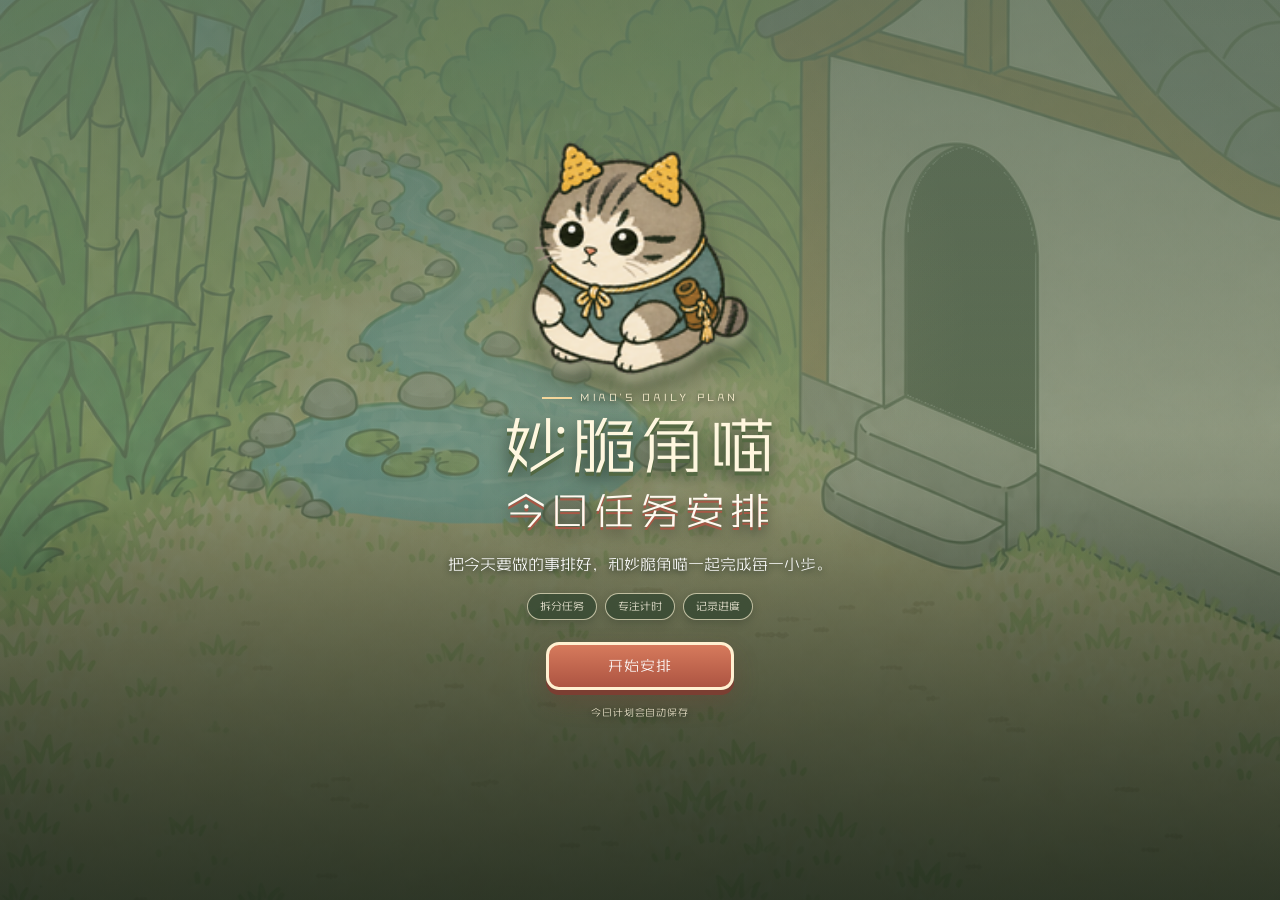
==== index.html @ 7dab11e9 "test" ====
<!doctype html><html lang="zh-CN"><head><meta charset="utf-8"><meta name="viewport" content="width=device-width,initial-scale=1"><meta name="robots" content="noindex,nofollow,noarchive,nosnippet,noimageindex"><meta name="googlebot" content="noindex,nofollow,noarchive,nosnippet,noimageindex"><meta name="bingbot" content="noindex,nofollow,noarchive,nosnippet,noimageindex"><title>妙脆角喵 · 今日任务安排</title><link rel="stylesheet" href="game.css"></head>
<body>
<div id="game" class="game">
  <section id="titleScreen" class="title-screen">
    <div class="title-planner">
      <div class="title-copy">
        <span class="title-kicker">MIAO'S DAILY PLAN</span>
        <h1><span>妙脆角喵</span><strong>今日任务安排</strong></h1>
        <p>把今天要做的事排好，和妙脆角喵一起完成每一小步。</p>
        <div class="title-tags" aria-label="任务安排特色"><span>拆分任务</span><span>专注计时</span><span>记录进度</span></div>
        <button id="startGame" class="wood-button">开始安排</button>
        <small>今日计划会自动保存</small>
      </div>
      <div class="title-visual" aria-hidden="true">
        <div class="title-board">
          <span>今日清单</span>
          <i class="done">整理书桌</i>
          <i>完成专注</i>
          <i>给自己一点奖励</i>
        </div>
        <div class="title-cat sprite"></div>
        <div class="title-pencil"></div>
      </div>
    </div>
  </section>

  <section id="world" class="world hidden">
    <div id="placedObjectsDoor" class="placed-objects placed-objects-door" data-layer-tag="-1" aria-label="门洞后的木门"></div>
    <img id="worldBg" class="world-bg" alt="游戏场景">
    <img class="home-evening-windows" src="sprites/cat-scholar/background/house-evening-windows.png" alt="" aria-hidden="true">
    <img class="garden-evening-sky" src="sprites/cat-scholar/background/garden-evening-sky.png" alt="" aria-hidden="true">
    <div class="vignette"></div>
    <div id="timeTint" class="time-tint"></div>
    <div id="sceneTransition" class="scene-transition" aria-hidden="true"><i></i><i></i><i></i></div>
    <span id="candleLight" class="hidden" aria-hidden="true"></span>
    <header class="hud">
      <div class="day-chip"><b id="dayText">第 1 天</b><span id="clockText">早晨</span></div>
      <div class="hud-money"><img data-resource-icon src="sprites/cat-scholar/object/cat_grass_fish_icon.png" alt="猫草鱼"><b id="money">0</b></div>
    </header>
    <button id="setupToggle" class="setup-toggle" type="button" aria-pressed="false"><span>布置</span></button>
    <div id="placedObjects" class="placed-objects placed-objects-back" data-layer-tag="1" aria-label="背景布置物体"></div>
    <div id="characterLayer" class="character-layer" data-layer-tag="2" aria-label="场景人物">
      <button id="frogActor" class="actor frog-actor sprite home-prepare" aria-label="和妙脆角喵说话"></button>
      <button id="visitorActor" class="actor visitor-actor sprite snail-sprite hidden" data-open="visitor" aria-label="与庭院访客交谈"></button>
      <div id="characterCopies"></div>
    </div>
    <div id="placedObjectsFront" class="placed-objects placed-objects-front" data-layer-tag="3" aria-label="前景布置物体"></div>
    <div id="cloverField" class="clover-field hidden" data-layer-tag="3" aria-label="三叶草田"></div>
    <button class="hotspot desk" data-open="tasks"><span>任务本</span></button>
    <button id="bubble" class="bubble" data-layer-tag="4">欢迎回家。今天想推进什么？</button>
    <button id="panLeft" class="pan-control pan-left hidden" aria-label="向左查看">‹</button>
    <button id="panRight" class="pan-control pan-right hidden" aria-label="向右查看">›</button>
    <div id="dragHint" class="drag-hint hidden">左右拖动查看庭院</div>
    <div id="setupToolbar" class="setup-toolbar" aria-label="所选物体调整">
      <strong><span>设定模式</span><b id="setupSceneLabel">房屋</b></strong>
      <div id="objectControls" class="object-controls">
        <button type="button" data-object-action="smaller" aria-label="缩小">－</button>
        <button type="button" data-object-action="larger" aria-label="放大">＋</button>
        <button type="button" data-object-action="rotate-left" aria-label="向左旋转">↶</button>
        <button type="button" data-object-action="rotate-right" aria-label="向右旋转">↷</button>
        <button type="button" data-object-action="flip" aria-label="水平翻转">⇋</button>
        <button type="button" data-object-action="copy" aria-label="复制所选对象">复制</button>
        <button type="button" class="danger" data-object-action="delete">删除</button>
      </div>
      <button id="setupDone" type="button">完成</button>
    </div>
    <aside id="setupPanel" class="setup-panel" aria-label="场景物体列表">
      <header><div><b>选择物体</b><span>点击后自动收起</span></div><button id="setupCollapse" type="button">收起</button></header>
      <div id="objectPalette" class="object-palette"></div>
      <p id="setupHint">从下方选择物体，再拖动到想要的位置。</p>
    </aside>
    <button id="setupDrawerToggle" class="setup-drawer-toggle" type="button" aria-expanded="false">＋ 物体</button>
    <div class="dock-trigger" aria-hidden="true"><span>⌃</span></div>
    <nav class="dock">
      <button id="homeDockButton" data-scene="home"><img src="sprites/cat-scholar/original-icons/home.png" alt=""><span>小屋</span></button>
      <button id="gardenDockButton" data-scene="garden"><img src="sprites/cat-scholar/original-icons/garden.png" alt=""><span>庭院</span><i id="harvestDot"></i></button>
      <button data-open="shop"><img src="sprites/cat-scholar/original-icons/shop.png" alt=""><span>商店</span></button>
      <button id="taskTravelDock" data-open="tasks"><img id="taskTravelIcon" src="sprites/cat-scholar/original-icons/task.png" alt=""><span id="taskTravelLabel">任务</span></button>
      <button data-open="album"><img src="sprites/cat-scholar/original-icons/album.png" alt=""><span>相册</span><i id="photoDot"></i></button>
      <button data-open="menu"><img src="sprites/cat-scholar/original-icons/menu.png" alt=""><span>菜单</span></button>
    </nav>
  </section>

  <div id="modalShade" class="modal-shade hidden"></div>
  <section id="tasksModal" class="game-modal tasks-modal hidden"><button class="close">×</button><header><small>妙脆角喵的今日计划</small><h2>任务小屋</h2></header><form id="taskForm" class="task-compose"><div class="task-frog-note" aria-hidden="true"></div><div class="task-note-input"><label for="taskInput">今天想和妙脆角喵一起完成什么？</label><input id="taskInput" maxlength="36" required placeholder="例如：读完一章数学书"></div><div class="goal-picker"><span>选择旅程步数</span><input id="taskGoal" type="hidden" value="3"><div><button type="button" data-goal="1">1</button><button type="button" data-goal="2">2</button><button type="button" class="selected" data-goal="3">3</button><button type="button" data-goal="5">5</button></div></div><button class="pin-task">贴到计划板</button></form><div id="taskList" class="paper-list task-board"></div><p id="taskEmpty" class="empty">计划板还是空的，先贴上一张今日便签吧。</p></section>
  <section id="focusModal" class="game-modal focus-modal hidden"><button class="close">×</button><header class="focus-header"><small>妙脆角喵陪伴旅程</small><h2 id="focusName">任务</h2></header><div class="focus-scene"><img class="focus-resource leaf-left" data-resource-icon src="sprites/cat-scholar/object/cat_grass_fish_icon.png" alt=""><div class="focus-frog sprite reading-sprite" role="img" aria-label="读书的妙脆角喵"></div><img class="focus-resource leaf-right" data-resource-icon src="sprites/cat-scholar/object/cat_grass_fish_icon.png" alt=""></div><div class="focus-clock"><small>这一小步还剩</small><div id="timer">25:00</div></div><div class="time-pills" aria-label="选择陪伴时间"><button data-min="1">1 分钟</button><button class="active" data-min="25">25 分钟</button><button data-min="45">45 分钟</button></div><p class="focus-promise">安静完成这一段，妙脆角喵会陪你一起向前。</p><button id="timerButton" class="wood-button">开始专注</button><button id="instantFocus" class="link-button">测试：立即完成</button></section>
  <section id="bagModal" class="game-modal travel-modal hidden"><button class="close">×</button><header><small>下一段远行</small><h2>旅行</h2></header><div class="travel-card"><div class="travel-emblem"><img src="sprites/cat-scholar/original-icons/garden.png" alt=""><span>出发准备</span></div><div class="travel-content"><p id="tripState">妙脆角喵还在家。</p><div class="travel-facts"><div><small>预计时间</small><b id="travelTimePreview">约 15 分钟</b></div><div><small>出发花费</small><b id="travelCost">3 份猫草鱼主粮</b></div></div><div id="travelLoadout" class="travel-loadout"></div><p id="travelEffectPreview" class="travel-reward">不带额外行李，也可以轻装出发。</p><button id="tripButton" class="wood-button">需要 3 份主粮出发</button><button id="instantReturn" class="link-button hidden">测试：立即归来</button></div></div></section>
  <section id="shopModal" class="game-modal shop-modal hidden"><button class="close">×</button><header><small>庭院小铺</small><h2>商店</h2></header><div class="shop-shelf-head"><span id="shopCategory">普通商品</span><b><img data-resource-icon src="sprites/cat-scholar/object/cat_grass_fish_icon.png" alt=""> <i id="shopMoney">0</i></b></div><div id="shopGrid" class="goods-grid shop-grid"></div><nav id="shopPager" class="shop-pager" aria-label="商店分页"><button id="shopPrev">‹ 上一页</button><span id="shopPageText">1 / 3</span><button id="shopNext">下一页 ›</button></nav><p id="inventoryText" class="shop-inventory">持有：暂无商品</p></section>
  <section id="purchaseConfirmModal" class="game-modal purchase-modal hidden"><button class="close">×</button><header><small>确认购买</small><h2 id="purchaseName">商品</h2></header><div class="purchase-preview"><div id="purchaseTray" class="purchase-tray"><img id="purchaseImage" alt="商品"></div><div><p id="purchaseDescription"></p><b id="purchasePrice"><img data-resource-icon src="sprites/cat-scholar/object/cat_grass_fish_icon.png" alt=""><span id="purchasePriceValue">0</span></b><small id="purchaseOwned">目前持有 0 件</small></div></div><p class="purchase-question">确定要购买这件商品吗？</p><div class="purchase-actions"><button id="purchaseCancel">再看看</button><button id="purchaseConfirm" class="wood-button">确定购买</button></div></section>
  <section id="mailModal" class="game-modal mail-modal hidden"><button class="close">×</button><header><small>朋友与远方</small><h2 class="mail-title">邮件</h2></header><div class="mail-toolbar"><span id="mailCount">0 封未领取</span><button id="claimAll" aria-label="全部领取"><span>全部领取</span></button></div><div id="mailList" class="mail-list"></div><p id="mailEmpty" class="empty">现在没有新邮件。</p><div class="mail-reply"><p><b>给旅行中的妙脆角喵寄一声问候</b><span id="replyStatus">妙脆角喵在家，出发后才能发送</span></p><button id="sendReply"><span>发送</span></button></div></section>
  <section id="visitorModal" class="game-modal visitor-modal hidden"><button class="close">×</button><header><small>庭院来客</small><h2 id="visitorName">虫虫猫</h2></header><div class="visitor-note"><div id="visitorPreview" class="visitor-preview sprite snail-sprite" role="img" aria-label="庭院访客"></div><div><p id="visitorTalk">“慢慢安排，也会完成今天的任务。”</p><span id="visitorPreference">喜欢：普通便当</span></div></div><div class="visitor-actions"><button id="visitorGreet">聊聊天</button><button id="visitorTreat" class="wood-button">用喜欢的道具招待</button></div><p id="visitorResult" class="visitor-result">每位访客每天只能领取一次回礼。</p></section>
  <section id="albumModal" class="game-modal wide-modal hidden"><button class="close">×</button><header><small>努力留下的风景</small><h2>旅行相册</h2></header><div id="albumGrid" class="album-grid"></div><p id="albumEmpty" class="empty">相册还是空的，让妙脆角喵去旅行吧。</p><nav id="albumPager" class="album-pager hidden" aria-label="相册分页"><button id="albumPrev">‹ 上一页</button><span id="albumPageText">1 / 1</span><button id="albumNext">下一页 ›</button></nav></section>
  <section id="photoDetailModal" class="game-modal photo-detail-modal hidden"><button class="close">×</button><header><small id="photoDetailRegion">旅行记录</small><h2 id="photoDetailName">景点名称</h2></header><img id="photoDetailImage" class="photo-detail-image" alt="旅行照片"><div class="photo-location"><span id="photoDetailCity">城市</span><b>·</b><span id="photoDetailPlace">地方</span></div><p id="photoDetailText" class="photo-detail-text"></p><button id="backAlbum" class="link-button">← 返回旅行相册</button></section>
  <section id="menuModal" class="game-modal menu-modal hidden"><button class="close">×</button><header><small>游戏选项</small><h2>菜单</h2></header><div class="crop-setting"><small>资源主题</small><div class="crop-options"><button type="button" data-crop-type="catfish"><img src="sprites/cat-scholar/object/cat_grass_fish_icon.png" alt=""><span><b>猫草鱼</b><i>整套资源 · 旅行省时</i></span></button><button type="button" data-crop-type="clover"><img src="sprites/cat-scholar/original-icons/clover_mature.png" alt=""><span><b>三叶草</b><i>整套资源 · 经典模式</i></span></button></div><p id="cropStatus">当前猫草鱼：0 份</p></div><div class="crop-setting soil-setting"><small>泥土样式</small><div class="crop-options"><button type="button" data-soil-type="old"><img src="sprites/cat-scholar/object/garden_soil.png" alt="旧泥土"><span><b>旧泥土</b><i>仅显示并放置旧泥土</i></span></button><button type="button" data-soil-type="new"><img src="sprites/cat-scholar/object/garden_soil_stump_enclosure.png" alt="新泥土"><span><b>新泥土</b><i>泥土与整圈木桩一体</i></span></button></div><p id="soilStatus">当前：新泥土</p></div><div class="save-tools"><small>游戏存档</small><div><button id="exportSave" type="button">导出存档</button><button id="importSave" type="button">加载存档</button></div><input id="importSaveFile" class="hidden" type="file" accept="application/json,.json"></div><button id="soundToggle" class="menu-row">提示音 <b>开启</b></button><button id="helpButton" class="menu-row">玩法说明 <b>›</b></button><div class="test-tools"><small>原型测试</small><div><button id="advanceTime">下一个时间点</button><button id="advanceDay">下一天</button><button id="unlockAlbum">解锁全部相册</button></div><div class="test-grow"><label for="testGrowCount">庭院立刻生长</label><input id="testGrowCount" type="number" min="0" max="100" value="5" inputmode="numeric"><span>株</span><button id="growNow">生长</button></div><p id="testTimeStatus">第 1 天 · 早晨</p></div><button id="resetGame" class="menu-row danger">重新开始 <b>×</b></button><p id="helpText" class="help hidden">资源主题会统一切换庭院、商店、奖励、礼物和旅行消耗；泥土样式只能选择一种，切换时会删除已放置的另一种泥土。</p></section>
  <div id="toast" class="toast hidden"></div>
</div><script src="game.js"></script></body></html>
---- game.css ----
:root{--paper:#fff9e9;--ink:#403d2e;--green:#6e8e46;--dark:#435a2d;--wood:#a76f3e;--line:#d8c9a4}*{box-sizing:border-box}html,body{margin:0;width:100%;height:100%;overflow:hidden;font-family:"Microsoft YaHei","PingFang SC",sans-serif;color:var(--ink);background:#283424}.hidden{display:none!important}button{font:inherit;cursor:pointer}.game{position:relative;width:100%;height:100%;isolation:isolate}.title-screen{position:absolute;inset:0;display:flex;flex-direction:column;align-items:center;justify-content:center;text-align:center;background:linear-gradient(#cfe0b9aa,#71895755),url("sprites/cat-scholar/background/garden.png") center/cover;z-index:20}.title-screen:before{content:"";position:absolute;inset:0;background:radial-gradient(circle,transparent 20%,#32402b66);z-index:-1}.title-logo{max-width:min(440px,75vw);max-height:150px;object-fit:contain;filter:drop-shadow(0 5px 2px #fff8)}.title-screen h1{margin:10px 0 4px;font:800 clamp(30px,6vw,58px) Georgia,"Microsoft YaHei",serif;color:#fff9df;text-shadow:0 4px 0 #596e3d,0 7px 15px #27341f}.title-screen p{color:#fff;font-weight:700;text-shadow:0 2px 4px #354329}.title-screen small{margin-top:18px;color:#f7f3dc}.wood-button{border:3px solid #fff1cf;border-radius:13px;padding:12px 28px;background:linear-gradient(#c48a52,#956137);box-shadow:0 5px 0 #67432a,0 8px 15px #27331e55;color:white;font-weight:900}.wood-button:active{transform:translateY(3px);box-shadow:0 2px 0 #67432a}.wood-button:disabled{filter:grayscale(1);opacity:.65}.world{position:absolute;inset:0;overflow:hidden}.world-bg{position:absolute;inset:0;width:100%;height:100%;object-fit:cover;transition:opacity .2s}.vignette{position:absolute;inset:0;pointer-events:none;background:linear-gradient(#28351e44,transparent 25%,transparent 65%,#17201488)}.hud{position:absolute;z-index:3;top:18px;left:18px;right:18px;display:flex;justify-content:space-between;pointer-events:none}.day-chip,.hud-money{display:flex;align-items:center;border:3px solid #fff7dc;border-radius:15px;background:#f8f1dbea;box-shadow:0 5px 15px #1d261a55}.day-chip{flex-direction:column;padding:7px 17px}.day-chip span{font-size:10px;color:#786f58}.hud-money{gap:7px;padding:7px 14px;font-size:20px}.hud-money img{width:26px;height:26px;object-fit:contain}.actor{position:absolute;z-index:2;object-fit:contain;filter:drop-shadow(0 10px 8px #232b1c55)}.frog-actor{left:49%;bottom:18%;width:min(230px,26vw);max-height:48%;transform:translateX(-50%)}.visitor-actor{right:16%;bottom:18%;width:min(170px,20vw);max-height:38%}.bubble{position:absolute;z-index:4;top:20%;left:8%;max-width:290px;padding:13px 17px;border:3px solid #fff;border-radius:17px 17px 17px 3px;background:#fff9e9ed;box-shadow:0 6px 18px #1f281b55;font-size:13px}.hotspot{position:absolute;z-index:5;border:2px solid #fff5cf;border-radius:50%;width:64px;height:64px;background:#66543ccc;box-shadow:0 5px 14px #17201488;color:#fff;font-size:20px;animation:pulse 2.5s infinite}.hotspot span{position:absolute;top:66px;left:50%;transform:translateX(-50%);white-space:nowrap;padding:3px 8px;border-radius:7px;background:#3c422dcc;font-size:11px}.hotspot i{position:absolute;right:-4px;top:-6px;padding:2px 7px;border-radius:50%;background:#c75c3e;font-style:normal}.desk{left:16%;bottom:20%}.bag{right:18%;bottom:22%}.mail{right:8%;top:36%}.shop{left:8%;top:43%}.visitor{right:24%;bottom:22%}@keyframes pulse{50%{box-shadow:0 5px 14px #17201488,0 0 0 8px #fff4b433}}.clover-field{position:absolute;inset:0;z-index:3}.clover-field button{position:absolute;border:0;background:transparent;color:#548535;font-size:37px;filter:drop-shadow(0 3px 1px #eff5c9);animation:sway 2s infinite}.clover-field button:nth-child(1){left:18%;bottom:18%}.clover-field button:nth-child(2){left:29%;bottom:12%;animation-delay:.4s}.clover-field button:nth-child(3){left:40%;bottom:19%;animation-delay:.8s}.clover-field button:nth-child(4){left:49%;bottom:11%;animation-delay:1.1s}.clover-field button.picked{display:none}@keyframes sway{50%{transform:rotate(8deg) translateY(-4px)}}.dock{position:absolute;z-index:8;left:50%;bottom:14px;display:flex;gap:7px;transform:translateX(-50%);padding:7px;border:3px solid #fff5d5;border-radius:22px;background:#f4ead2e8;box-shadow:0 8px 26px #1e271a99;backdrop-filter:blur(5px)}.dock button{position:relative;width:70px;height:63px;border:0;border-radius:14px;background:transparent;color:#5f5a46;font-size:10px;font-weight:800}.dock button:hover{background:#fff9e9}.dock img{display:block;width:34px;height:35px;margin:auto;object-fit:contain}.dock i{position:absolute;right:9px;top:5px;width:9px;height:9px;border-radius:50%;background:#cc5d3e}.dock i:empty:not(.on){display:none}.modal-shade{position:absolute;z-index:10;inset:0;background:#17201699;backdrop-filter:blur(3px)}.game-modal{position:absolute;z-index:11;left:50%;top:50%;width:min(650px,calc(100% - 30px));max-height:82vh;overflow:auto;transform:translate(-50%,-50%);padding:26px;border:7px solid #fff5d5;border-radius:22px;background:var(--paper);box-shadow:0 18px 50px #151b12aa}.game-modal:before{content:"";position:absolute;inset:7px;border:1px solid #dfcfaa;border-radius:12px;pointer-events:none}.game-modal header{position:relative;text-align:center;margin-bottom:19px}.game-modal small{color:#8c8065;letter-spacing:.15em}.game-modal h2{margin:3px 0;font:800 26px Georgia,"Microsoft YaHei",serif}.close{position:absolute;z-index:2;right:12px;top:10px;width:34px;height:34px;border:0;border-radius:50%;background:#796d53;color:white;font-size:23px}.game-modal form{position:relative;display:grid;grid-template-columns:1fr 85px 82px;gap:7px}.game-modal input,.game-modal select{min-width:0;padding:10px;border:1px solid var(--line);border-radius:9px;background:#fffdf6}.game-modal form button{border:0;border-radius:9px;background:var(--green);color:white;font-weight:800}.paper-list{position:relative;display:grid;gap:8px;margin-top:16px}.task-row{display:grid;grid-template-columns:1fr 92px 28px;align-items:center;gap:8px;padding:11px 9px;border-bottom:1px dashed #cbbd99}.task-row h3{margin:0 0 5px;font-size:14px}.task-row p{margin:0;color:#867b63;font-size:11px}.task-row>button:first-of-type{padding:7px;border:0;border-radius:8px;background:#829c5f;color:white;font-size:11px}.task-row .remove{border:0;background:transparent;color:#aa836e;font-size:18px}.empty{text-align:center;color:#948972;padding:24px}.focus-modal{text-align:center;width:min(430px,calc(100% - 30px))}.focus-modal img{height:105px;max-width:180px;object-fit:contain}.focus-modal #timer{font:700 52px Georgia,serif;color:var(--dark)}.time-pills{display:flex;justify-content:center;gap:5px;margin:10px}.time-pills button{border:0;border-radius:12px;padding:6px 9px;background:#e8dfc8;color:#716952;font-size:11px}.time-pills button.active{background:var(--green);color:white}.link-button{display:block;margin:13px auto 0;border:0;background:transparent;color:#667d49;font-weight:700;font-size:12px}.bag-layout{position:relative;display:grid;grid-template-columns:42% 1fr;align-items:center}.bag-layout>img{width:100%;max-height:240px;object-fit:contain}.supply{display:flex;justify-content:space-between;margin:8px 0;padding:9px;border-radius:8px;background:#eee5ce}.goods-grid{position:relative;display:grid;grid-template-columns:repeat(3,1fr);gap:10px}.goods-grid button{padding:12px 7px;border:1px solid var(--line);border-radius:13px;background:#fffdf7}.goods-grid img{width:100%;height:85px;object-fit:contain}.goods-grid b,.goods-grid span{display:block;font-size:12px}.goods-grid span{color:#719049}.mail-list{position:relative}.mail-card{display:flex;gap:12px;align-items:center;padding:13px;border-bottom:1px dashed var(--line)}.mail-card img{width:48px;height:48px;object-fit:contain}.mail-card p{flex:1;margin:0;font-size:13px}.mail-card button{border:0;border-radius:8px;padding:7px;background:var(--green);color:#fff}.visitor-note{position:relative;display:flex;align-items:center;gap:20px}.visitor-note img{width:150px;height:140px;object-fit:contain}.visitor-note p{line-height:1.8}.wide-modal{width:min(900px,calc(100% - 30px))}.album-grid{position:relative;display:grid;grid-template-columns:repeat(3,1fr);gap:12px}.photo{overflow:hidden;border:6px solid #fff;border-bottom-width:27px;background:#fff;box-shadow:0 3px 10px #5d503633;transform:rotate(-1deg)}.photo:nth-child(even){transform:rotate(1deg)}.photo img{width:100%;aspect-ratio:4/3;object-fit:cover}.photo b{display:block;text-align:center;margin-bottom:-21px;font-size:11px}.menu-modal{width:min(430px,calc(100% - 30px))}.menu-row{position:relative;display:flex;justify-content:space-between;width:100%;padding:14px;border:0;border-bottom:1px solid var(--line);background:transparent}.menu-row.danger{color:#a45445}.help{padding:12px;border-radius:9px;background:#eee6d2;line-height:1.7;font-size:12px}.toast{position:absolute;z-index:30;left:50%;top:12%;transform:translateX(-50%);padding:11px 20px;border:3px solid #fff3d4;border-radius:14px;background:#4d5e38e8;color:white;font-weight:800;box-shadow:0 6px 17px #18201666}
@media(max-width:650px){.bubble{top:15%;left:5%;max-width:220px}.frog-actor{width:36vw;bottom:21%}.visitor-actor{width:28vw}.hotspot{width:52px;height:52px}.hotspot span{top:54px}.desk{left:10%;bottom:27%}.bag{right:11%;bottom:28%}.dock{bottom:7px}.dock button{width:54px}.game-modal{padding:20px 14px}.game-modal form{grid-template-columns:1fr 72px}.game-modal form button{grid-column:1/-1;padding:9px}.bag-layout{grid-template-columns:1fr}.bag-layout>img{height:130px}.goods-grid,.album-grid{grid-template-columns:repeat(2,1fr)}}

/* 精灵图裁切与按原图比例建立的场景舞台 */
.world{inset:auto;left:50%;top:0;bottom:0;width:min(100%,calc(100vh * .675));transform:translateX(-50%);background:#a9b7b8;box-shadow:0 0 50px #10160f}.world.garden-scene{width:min(100%,calc(100vh * 1.012))}.world-bg{object-fit:fill}.actor{object-fit:initial}.sprite{background-repeat:no-repeat}.frog-actor{left:54%;bottom:31%;max-height:none}.visitor-actor{right:18%;bottom:27%;max-height:none}.home-prepare{width:clamp(105px,21vh,190px);aspect-ratio:253.33/154;background-image:url("sprites/cat-scholar/imported/frog-textures/01_Home/sitaku_ie.png");background-size:300% 200%;animation:threeFrames 1.25s steps(2) infinite}.reading-sprite{width:150px;aspect-ratio:132.333/139;background-image:url("sprites/cat-scholar/characters/Fucat/cat_read.png");background-size:300% 100%;animation:threeFrames 1.1s steps(2) infinite}.garden-frog{width:clamp(90px,17vh,150px);aspect-ratio:132.33/139;background-image:url("sprites/cat-scholar/imported/frog-textures/02_Garden/kaeru_niwa.png");background-size:300% 100%;animation:threeFrames 1.2s steps(2) infinite}.snail-sprite{width:clamp(86px,16vh,145px);aspect-ratio:131.5/136.33;background-image:url("sprites/cat-scholar/imported/frog-textures/02_Garden/katatsumuri_niwa.png");background-size:400% 300%;animation:fourFrames 1.6s steps(3) infinite}.focus-frog{margin:8px auto}.visitor-preview{flex:0 0 auto}@keyframes threeFrames{to{background-position:100% 0}}@keyframes fourFrames{to{background-position:100% 0}}
@media(max-width:650px){.frog-actor{width:clamp(90px,20vh,145px);bottom:31%}.visitor-actor{width:clamp(75px,14vh,115px);bottom:27%}}

/* 庭院植物使用原始素材，不使用字体里的四叶草字符。 */
.clover-field button{width:clamp(25px,4.4vh,42px);height:clamp(42px,7.4vh,70px);padding:0;background-color:transparent;background-position:center bottom;background-repeat:no-repeat;background-size:contain;font-size:0;transform-origin:50% 100%;filter:drop-shadow(0 3px 2px #38512655);animation:cloverSway 2.4s ease-in-out infinite}.clover-field .clover-a{background-image:url("sprites/cat-scholar/original-icons/clover_young.png")}.clover-field .clover-b{background-image:url("sprites/cat-scholar/original-icons/clover_mature.png")}.clover-field .clover-rare{background-image:url("sprites/cat-scholar/original-icons/clover_rare.png")}.clover-field button:nth-child(1){transform:scale(.82)}.clover-field button:nth-child(2){transform:scale(.94);animation-delay:.35s}.clover-field button:nth-child(3){transform:scale(1.05);animation-delay:.7s}.clover-field button:nth-child(4){transform:scale(.9);animation-delay:1.05s}@keyframes cloverSway{0%,100%{rotate:-2deg}50%{rotate:3deg}}

/* 场景落点校准：草长在庭院左侧圆形土地内，室内妙脆角喵坐在左侧地面。 */
.frog-actor.home-chair{left:74%;bottom:34%;width:clamp(72px,11.5vh,108px);aspect-ratio:132.333/139;background-image:url("sprites/cat-scholar/characters/Fucat/cat_read.png");background-size:300% 100%;animation:threeFrames 1.1s steps(2) infinite}.frog-actor.garden-frog{left:106%;bottom:42%}.visitor-actor{right:auto;left:103%;bottom:27%;transform:translateX(-50%)}.clover-field button:nth-child(1){left:11%;bottom:34%;z-index:2}.clover-field button:nth-child(2){left:19%;bottom:29%;z-index:5}.clover-field button:nth-child(3){left:28%;bottom:36%;z-index:2}.clover-field button:nth-child(4){left:38%;bottom:30%;z-index:6}.clover-field button:nth-child(5){left:47%;bottom:35%;z-index:3;transform:scale(.78)}.clover-field button:nth-child(6){left:15%;bottom:40%;z-index:1;transform:scale(.72)}.clover-field button:nth-child(7){left:24%;bottom:33%;z-index:4;transform:scale(1.08)}.clover-field button:nth-child(8){left:33%;bottom:42%;z-index:1;transform:scale(.7)}.clover-field button:nth-child(9){left:42%;bottom:38%;z-index:2;transform:scale(.84)}.clover-field button:nth-child(10){left:51%;bottom:28%;z-index:7;transform:scale(1.04)}.clover-field button:nth-child(11){left:31%;bottom:27%;z-index:8;transform:scale(1.12)}.clover-field button:nth-child(12){left:20%;bottom:37%;z-index:3;transform:scale(.88)}
@media(max-width:650px){.frog-actor.home-chair{left:74%;bottom:34%;width:clamp(66px,11vh,92px)}.frog-actor.garden-frog{left:106%;bottom:42%}.visitor-actor{right:auto;left:103%;bottom:27%;transform:translateX(-50%)}}

/* 房屋和庭院共用同一竖屏窗口；庭院宽图通过整体横向平移浏览。 */
.world.garden-scene{width:min(100%,calc(100vh * .675));--pan-x:0px;cursor:grab}.world.garden-scene.dragging{cursor:grabbing}.garden-scene .world-bg{width:150%;max-width:none;transform:translateX(var(--pan-x));transition:none}.garden-scene .frog-actor{transform:translateX(calc(-50% + var(--pan-x)))}.garden-scene .visitor-actor,.garden-scene .clover-field button,.garden-scene .hotspot.mail,.garden-scene .hotspot.house-door,.garden-scene .hotspot.visitor{translate:var(--pan-x) 0}.pan-control{position:absolute;z-index:7;top:48%;width:38px;height:62px;border:2px solid #fff3d1;background:#425437aa;color:white;font-size:36px;line-height:40px;box-shadow:0 5px 14px #18201666}.pan-left{left:5px;border-radius:0 18px 18px 0}.pan-right{right:5px;border-radius:18px 0 0 18px}.drag-hint{position:absolute;z-index:7;left:50%;bottom:91px;transform:translateX(-50%);padding:5px 11px;border-radius:12px;background:#3d4939aa;color:#fff;font-size:10px;pointer-events:none;animation:hintFade 4s forwards}@keyframes hintFade{0%,65%{opacity:1}100%{opacity:0}}

.garden-scene .hotspot.visitor{right:auto;left:109%;bottom:30%}

/* 邮箱交互贴合背景中的红色邮筒，不再显示额外的圆形按钮。 */
.garden-scene .hotspot.mail{left:126%;right:auto;top:47%;bottom:auto;width:17%;height:17%;border:0;border-radius:12px;background:transparent;box-shadow:none;animation:none}.garden-scene .hotspot.mail span{display:none}.garden-scene .hotspot.mail:hover,.garden-scene .hotspot.mail:focus-visible{background:#fff4b31c;outline:2px dashed #fff2bd99;outline-offset:-3px}.garden-scene .hotspot.mail i{right:4px;top:2px;box-shadow:0 2px 6px #49271f88}

/* 石屋木门返回小屋；商店使用底部固定导航。 */
.garden-scene .hotspot.house-door{left:114%;right:auto;top:42%;bottom:auto;width:13%;height:17%;border:0;border-radius:45% 45% 12px 12px;background:transparent;box-shadow:none;animation:none}.garden-scene .hotspot.house-door span{display:none}.garden-scene .hotspot.house-door:hover,.garden-scene .hotspot.house-door:focus-visible{background:#fff0a61a;outline:2px dashed #fff0b699;outline-offset:-3px}

/* 完整邮箱素材：标题、寄件人、奖励、领取、全部领取、通知与发送。 */
.garden-scene .hotspot.mail i{width:48px;height:59px;padding:0;border-radius:0;background:transparent;box-shadow:none}.garden-scene .hotspot.mail i img{display:block;width:100%;height:100%;object-fit:contain}.mail-modal header{height:66px;margin-bottom:3px}.mail-title{width:190px;height:59px;object-fit:contain}.mail-toolbar{position:relative;display:flex;align-items:center;justify-content:space-between;padding:5px 6px 10px;border-bottom:1px solid var(--line);color:#8a7d62;font-size:12px}.mail-toolbar button,.mail-reply button{border:0;background:transparent;padding:0}.mail-toolbar img{display:block;width:143px;height:35px;object-fit:contain}.mail-card{min-height:86px}.mail-card .sender-icon{width:62px;height:66px}.mail-card .mail-body{flex:1}.mail-card .mail-body p{margin:0 0 7px}.mail-reward{display:flex;align-items:center;gap:6px;color:#6d844c;font-size:12px;font-weight:800}.mail-reward img{width:34px!important;height:34px!important}.mail-card .receive-button{padding:0;background:transparent}.mail-card .receive-button img{width:91px;height:35px;object-fit:contain}.mail-reply{position:relative;display:flex;align-items:center;justify-content:space-between;margin-top:12px;padding:11px 14px;border-radius:12px;background:#eee5ce}.mail-reply p{margin:0;color:#776e59;font-size:12px}.mail-reply p b,.mail-reply p span{display:block}.mail-reply p span{margin-top:4px;color:#9a8e73;font-size:10px}.mail-reply button.unavailable{filter:grayscale(1);opacity:.48}.mail-reply img{display:block;width:84px;height:49px;object-fit:contain}

@font-face{font-family:"MPlus2c";src:url("sprites/cat-scholar/imported/fonts/mplus-2c-regular.ttf") format("truetype");font-weight:400;font-display:swap}@font-face{font-family:"MPlus2c";src:url("sprites/cat-scholar/imported/fonts/mplus-2c-medium.ttf") format("truetype");font-weight:500;font-display:swap}@font-face{font-family:"MPlus2c";src:url("sprites/cat-scholar/imported/fonts/mplus-2c-bold.ttf") format("truetype");font-weight:700;font-display:swap}.mail-modal{font-family:"MPlus2c","Microsoft YaHei",sans-serif;letter-spacing:.015em}.mail-modal small,.mail-toolbar{font-weight:500}.mail-modal .mail-card{align-items:center;gap:14px;padding:10px 8px}.mail-modal .sender-icon{flex:0 0 58px;width:58px;height:58px;object-fit:contain}.mail-modal .mail-body{min-width:0;padding-top:1px}.mail-modal .mail-body p{color:#555846;font-size:13px;font-weight:500;line-height:1.65}.mail-modal .mail-reward{height:32px;gap:7px;font-size:12px;font-weight:700;line-height:32px}.mail-modal .mail-reward img{flex:0 0 30px;width:30px!important;height:30px!important;object-fit:contain}.mail-modal .receive-button{flex:0 0 91px;display:flex;align-items:center;justify-content:center}.mail-modal .receive-button img{display:block}.mail-modal .mail-reply b{font-weight:700}.mail-modal button{font-family:inherit}
@font-face{font-family:"MPlus2c";src:url("sprites/cat-scholar/imported/fonts/mplus-2c-heavy.ttf") format("truetype");font-weight:800;font-display:swap}

/* HUD 使用素材内的 MPlus 2c 字体；保留真实文字，不使用文字图片。 */
.day-chip,.hud-money{font-family:"MPlus2c","Microsoft YaHei",sans-serif}.day-chip b{color:#403d2e;font-size:20px;font-weight:800;line-height:1.1;letter-spacing:.025em}.day-chip span{margin-top:3px;color:#625e4c;font-size:11px;font-weight:500;line-height:1.1;letter-spacing:.04em}.hud-money b{color:#403d2e;font-size:25px;font-weight:800;line-height:1}

.mail-modal>header{display:flex;align-items:center;justify-content:center;height:64px;margin:0 42px 5px}.mail-modal>header small{display:none}.mail-modal .mail-title{display:block;width:190px;height:59px;margin:0;object-fit:contain}

/* 访客人物图集与访客弹窗 */
.visitor-actor{padding:0;border:0;background-color:transparent;animation-duration:1.6s}.turtle-sprite{width:clamp(145px,25vh,230px);aspect-ratio:265.6/155;background-image:url("sprites/cat-scholar/imported/frog-textures/02_Garden/isigame_niwa.png");background-size:500% 200%;animation:turtleFrames 1.8s steps(2) infinite}.bee-sprite{width:clamp(105px,19vh,175px);aspect-ratio:194.5/206;background-image:url("sprites/cat-scholar/imported/frog-textures/02_Garden/mitsubati_niwa.png");background-size:600% 100%;animation:beeFrames 1s steps(5) infinite}@keyframes turtleFrames{to{background-position:50% 0}}@keyframes beeFrames{to{background-position:100% 0}}.visitor-modal{font-family:"MPlus2c","Microsoft YaHei",sans-serif}.visitor-modal h2{font-family:"MPlus2c","Microsoft YaHei",sans-serif;font-weight:700}.visitor-note>div:last-child{flex:1}.visitor-note p{margin:0 0 8px;font-size:14px;font-weight:500}.visitor-note span{color:#78845d;font-size:12px;font-weight:700}.visitor-actions{position:relative;display:flex;justify-content:center;gap:10px;margin-top:18px}.visitor-actions>button:first-child{padding:11px 18px;border:1px solid var(--line);border-radius:12px;background:#fffdf6;color:#66764d;font-weight:700}.visitor-result{text-align:center;color:#8f8268;font-size:11px}.visitor-modal.claimed .visitor-actions{filter:grayscale(1);opacity:.5;pointer-events:none}

.clover-field{pointer-events:none}.clover-field button{pointer-events:auto}.visitor-actor{z-index:5;cursor:pointer}.visitor-actor:hover,.visitor-actor:focus-visible{filter:drop-shadow(0 0 7px #fff3b8) drop-shadow(0 7px 6px #232b1c55);outline:none}.garden-scene .clover-field button{translate:calc(-50% + var(--pan-x) + var(--soil-dx,0px)) var(--soil-dy,0px)}

.clover-field button{left:var(--clover-x)!important;bottom:var(--clover-y)!important;z-index:var(--clover-z)!important;transform:scale(var(--clover-scale))!important;animation-delay:var(--clover-delay)!important}

/* 显式帧区间：保证图集的最后一帧也拥有完整显示时间。 */
.home-prepare,.reading-sprite,.garden-frog{animation-name:threeFrameHold;animation-timing-function:linear}.snail-sprite{animation-name:fourFrameHold;animation-timing-function:linear}.turtle-sprite{animation-name:turtleFrameHold;animation-timing-function:linear}.bee-sprite{animation-name:beeFrameHold;animation-duration:1.2s;animation-timing-function:linear}@keyframes threeFrameHold{0%,32.99%{background-position:0 0}33%,65.99%{background-position:50% 0}66%,100%{background-position:100% 0}}@keyframes fourFrameHold{0%,24.99%{background-position:0 0}25%,49.99%{background-position:33.333% 0}50%,74.99%{background-position:66.667% 0}75%,100%{background-position:100% 0}}@keyframes turtleFrameHold{0%,32.99%{background-position:0 0}33%,65.99%{background-position:25% 0}66%,100%{background-position:50% 0}}@keyframes beeFrameHold{0%,16.65%{background-position:0 0}16.66%,33.32%{background-position:20% 0}33.33%,49.99%{background-position:40% 0}50%,66.65%{background-position:60% 0}66.66%,83.32%{background-position:80% 0}83.33%,100%{background-position:100% 0}}

/* 蜗牛图集有效帧：第一行 3 帧、第二行 4 帧、第三行 2 帧。 */
.snail-sprite{animation-name:snailNineFrames;animation-duration:3.6s;animation-timing-function:linear}@keyframes snailNineFrames{0%,11.10%{background-position:0 0}11.11%,22.21%{background-position:33.333% 0}22.22%,33.32%{background-position:66.667% 0}33.33%,44.43%{background-position:0 50%}44.44%,55.54%{background-position:33.333% 50%}55.55%,66.65%{background-position:66.667% 50%}66.66%,77.76%{background-position:100% 50%}77.77%,88.87%{background-position:0 100%}88.88%,100%{background-position:33.333% 100%}}

/* 图集解码完成前停在首帧，避免首次刷新时透明闪烁。 */
.sprite{animation-play-state:paused!important;background-position:0 0}.sprites-ready .sprite{animation-play-state:running!important}

/* 蜗牛改用 9 张整数像素裁切帧，彻底避开不规则图集的透明采样。 */
.snail-sprite{background-size:100% 100%;background-position:0 0;animation-name:snailCroppedFrames;animation-duration:3.6s;animation-timing-function:linear}@keyframes snailCroppedFrames{0%,11.10%{background-image:url("sprites/cat-scholar/imported/snail/snail_01.png")}11.11%,22.21%{background-image:url("sprites/cat-scholar/imported/snail/snail_02.png")}22.22%,33.32%{background-image:url("sprites/cat-scholar/imported/snail/snail_03.png")}33.33%,44.43%{background-image:url("sprites/cat-scholar/imported/snail/snail_04.png")}44.44%,55.54%{background-image:url("sprites/cat-scholar/imported/snail/snail_05.png")}55.55%,66.65%{background-image:url("sprites/cat-scholar/imported/snail/snail_06.png")}66.66%,77.76%{background-image:url("sprites/cat-scholar/imported/snail/snail_07.png")}77.77%,88.87%{background-image:url("sprites/cat-scholar/imported/snail/snail_08.png")}88.88%,100%{background-image:url("sprites/cat-scholar/imported/snail/snail_09.png")}}

/* 单纹理横向图集：1188 = 9 × 132，不切换图片且没有小数格。 */
.snail-sprite{background-image:url("sprites/cat-scholar/imported/snail/snail_strip.png");background-size:900% 100%;animation-name:snailStripFrames;animation-duration:3.6s;animation-timing-function:linear}@keyframes snailStripFrames{0%,11.10%{background-position:0 0}11.11%,22.21%{background-position:12.5% 0}22.22%,33.32%{background-position:25% 0}33.33%,44.43%{background-position:37.5% 0}44.44%,55.54%{background-position:50% 0}55.55%,66.65%{background-position:62.5% 0}66.66%,77.76%{background-position:75% 0}77.77%,88.87%{background-position:87.5% 0}88.88%,100%{background-position:100% 0}}

/* 角色动画使用乒乓循环，末帧倒序返回首帧，避免姿势突跳。 */
.home-prepare,.reading-sprite,.garden-frog,.snail-sprite,.turtle-sprite,.bee-sprite{animation-direction:alternate}

/* 乒乓播放会使完整周期翻倍，因此缩短单程时长。 */
.home-prepare{animation-duration:.75s}.reading-sprite{animation-duration:.7s}.garden-frog{animation-duration:.75s}.snail-sprite{animation-duration:1.8s}.turtle-sprite{animation-duration:1.1s}.bee-sprite{animation-duration:.7s}

/* 底部 BAR 默认收起，触碰画面底边后弹出。 */
.dock-trigger{position:absolute;z-index:8;left:12%;right:12%;bottom:0;height:72px;display:flex;align-items:flex-end;justify-content:center;color:#fff9dc;cursor:pointer}.dock-trigger span{margin-bottom:2px;padding:0 18px 2px;border-radius:12px 12px 0 0;background:#4b563dcc;font-size:12px;transition:opacity .2s}.dock{opacity:0;pointer-events:none;transform:translate(-50%,calc(100% + 24px));transition:transform .25s ease-out,opacity .18s ease-out}.dock-trigger:hover+.dock,.dock-trigger:focus+.dock,.dock:hover,.dock:focus-within,.dock.dock-open{opacity:1;pointer-events:auto;transform:translate(-50%,0)}.dock-trigger:hover span,.dock:focus-within~.dock-trigger span{opacity:0}
@media(hover:none){.dock-trigger{height:82px}.dock-trigger:active+.dock{opacity:1;pointer-events:auto;transform:translate(-50%,0)}}

.test-tools{position:relative;margin:12px 0;padding:13px;border:1px dashed #b9aa82;border-radius:12px;background:#f1ead7}.test-tools>div{display:grid;grid-template-columns:1fr 1fr;gap:8px}.test-tools button{padding:10px;border:1px solid #cabc96;border-radius:9px;background:#fffaf0;color:#617449;font-weight:700}.test-tools p{margin:9px 0 0;text-align:center;color:#8a7f68;font-size:11px}

/* 庭院圆木台烛台的火焰，随宽场景一起横向移动。 */
.garden-scene .candle-light{left:55%;bottom:35.2%;width:23px;aspect-ratio:33.333/45;transform:translateX(-50%);translate:var(--pan-x) 0;filter:drop-shadow(0 0 4px #ffc34c) drop-shadow(0 0 9px #ff9a37)}.garden-scene .candle-light:after{width:68px;height:76px;background:radial-gradient(circle,#ffc86632,transparent 68%)}

/* 火焰属于小屋圆木桌；庭院不额外叠加火焰。 */
.candle-light{left:55%;bottom:35.2%;width:23px;aspect-ratio:33.333/45;transform:translateX(-50%);filter:drop-shadow(0 0 4px #ffc34c) drop-shadow(0 0 9px #ff9a37)}.candle-light:after{width:68px;height:76px;background:radial-gradient(circle,#ffc86632,transparent 68%)}.garden-scene .candle-light{display:none!important}

/* 早晨、午后、傍晚的场景光照 */
.time-tint{position:absolute;z-index:1;inset:0;pointer-events:none;transition:background .8s ease}.world-bg{transition:filter .8s ease,opacity .2s}.time-morning .world-bg{filter:brightness(1.07) saturate(1.06)}.time-morning .time-tint{background:linear-gradient(135deg,#fff6bd22,transparent 45%,#b7e9ff12)}.time-afternoon .world-bg{filter:brightness(1.01) saturate(1.03) sepia(.04)}.time-afternoon .time-tint{background:linear-gradient(145deg,transparent 45%,#ffc87a16)}.time-evening .world-bg{filter:brightness(.72) saturate(.9) sepia(.12)}.time-evening .time-tint{background:linear-gradient(160deg,#36456555,#bd704028 55%,#302b394d)}.time-evening .actor,.time-evening .clover-field{filter:brightness(.82) saturate(.9)}.candle-light{position:absolute;z-index:3;left:63.1%;bottom:10.7%;width:28px;aspect-ratio:34.333/45;transform:translateX(-50%);background-image:url("sprites/cat-scholar/imported/frog-textures/01_Home/hi_rousoku.png");background-size:300% 100%;animation:threeFrameHold .65s linear infinite alternate;filter:drop-shadow(0 0 5px #ffc34c) drop-shadow(0 0 11px #ff9a37)}.candle-light:after{content:"";position:absolute;left:50%;top:55%;width:82px;height:92px;transform:translate(-50%,-50%);border-radius:50%;background:radial-gradient(circle,#ffc86638,transparent 68%);pointer-events:none}

/* 妙脆角喵数学随想对话框 */
.frog-actor{padding:0;border:0;background-color:transparent;cursor:pointer}.garden-frog:hover,.garden-frog:focus-visible{filter:drop-shadow(0 0 7px #fff2a5) drop-shadow(0 7px 6px #232b1c55);outline:none}.bubble{border:3px solid #fff;background:#fff9e9ed;color:var(--ink);font-family:"MPlus2c","Microsoft YaHei",sans-serif;text-align:left;line-height:1.7;cursor:pointer;transition:opacity .7s ease,transform .7s ease}.garden-scene .bubble{left:auto;right:7%;top:18%;max-width:300px}.bubble:after{content:"点击继续";display:block;margin-top:4px;text-align:right;color:#9a9079;font-size:9px}.bubble.fading{opacity:0;transform:translateY(7px) scale(.98);pointer-events:none}.bubble.bubble-hidden{display:none}.bubble.dialogue-open{animation:bubbleAppear .25s ease-out}.bubble.dialogue-end:after{content:"点击结束"}@keyframes bubbleAppear{from{opacity:0;transform:translateY(5px) scale(.97)}to{opacity:1;transform:none}}.world .bubble.actor-bubble{right:auto;width:min(300px,calc(100% - 24px));max-width:none;transform:translate(-50%,-100%);transform-origin:50% 100%}.world .bubble.actor-bubble:before{content:"";position:absolute;left:50%;bottom:-9px;width:13px;height:13px;border-right:3px solid #fff;border-bottom:3px solid #fff;background:#fff9e9;transform:translateX(-50%) rotate(45deg)}.world .bubble.actor-bubble.dialogue-open{animation:actorBubbleAppear .25s ease-out}.world .bubble.actor-bubble.fading{transform:translate(-50%,-100%) translateY(7px) scale(.98)}@keyframes actorBubbleAppear{from{opacity:0;transform:translate(-50%,-100%) translateY(5px) scale(.97)}to{opacity:1;transform:translate(-50%,-100%)}}

/* 最终烛火落点：小屋圆木桌中央烛台，覆盖前面的旧落地灯定位。 */
.world:not(.garden-scene) .candle-light{left:53.5%;bottom:42.2%;width:20px;aspect-ratio:33.333/45;transform:translateX(-50%);filter:drop-shadow(0 0 4px #ffc34c) drop-shadow(0 0 9px #ff9a37)}.world:not(.garden-scene) .candle-light:after{width:62px;height:68px;background:radial-gradient(circle,#ffc86632,transparent 68%)}.world.garden-scene .candle-light{display:none!important}

/* 小屋傍晚有两处独立火焰：底部落地灯与圆木桌烛台。 */
.world:not(.garden-scene) .floor-candle{left:63.1%;bottom:10.7%;width:28px;aspect-ratio:33.333/45;transform:translateX(-50%);filter:drop-shadow(0 0 5px #ffc34c) drop-shadow(0 0 11px #ff9a37)}.world:not(.garden-scene) .floor-candle:after{width:82px;height:92px;background:radial-gradient(circle,#ffc86638,transparent 68%)}.table-candle{display:none}.time-evening:not(.garden-scene) .table-candle{display:block;left:56.5%;bottom:36.2%;width:20px;aspect-ratio:33.333/45;transform:translateX(-50%);filter:drop-shadow(0 0 4px #ffc34c) drop-shadow(0 0 9px #ff9a37)}.time-evening:not(.garden-scene) .table-candle:after{width:62px;height:68px;background:radial-gradient(circle,#ffc86632,transparent 68%)}.garden-scene .floor-candle,.garden-scene .table-candle{display:none!important}

/* 所有弹窗限制在竖屏游戏舞台内，不覆盖两侧留空区域。 */
.game{--stage-width:min(100vw,calc(100vh * .675))}.modal-shade{inset:auto;left:50%;top:0;bottom:0;width:var(--stage-width);transform:translateX(-50%);border-left:1px solid #ffffff12;border-right:1px solid #ffffff12}.game-modal,.wide-modal{width:min(650px,calc(var(--stage-width) - 28px));max-width:calc(var(--stage-width) - 28px);max-height:84vh;overscroll-behavior:contain}.wide-modal{width:calc(var(--stage-width) - 28px)}.mail-modal{width:calc(var(--stage-width) - 28px)}
@media(max-width:650px){.game-modal,.wide-modal,.mail-modal{width:calc(var(--stage-width) - 16px);max-width:calc(var(--stage-width) - 16px);max-height:88vh}.mail-modal .mail-card{gap:8px}.mail-modal .sender-icon{flex-basis:48px;width:48px;height:48px}.mail-modal .receive-button{flex-basis:76px}.mail-modal .receive-button img{width:76px;height:auto}.mail-modal .mail-body p{font-size:12px}.mail-toolbar img{width:125px}.album-grid{grid-template-columns:repeat(2,1fr)}}

/* 傍晚小屋：读书妙脆角喵逐渐打盹，使用 inemuri_ie 的 8 个有效帧。 */
.time-evening .home-chair{width:clamp(74px,12vh,112px);aspect-ratio:106/105;background-image:url("sprites/cat-scholar/characters/Fucat/cat_read.png");background-size:800% 100%;animation-name:dozeEightFrames;animation-duration:2.4s;animation-timing-function:linear;animation-direction:alternate}@keyframes dozeEightFrames{0%,12.49%{background-position:0 0}12.5%,24.99%{background-position:14.286% 0}25%,37.49%{background-position:28.571% 0}37.5%,49.99%{background-position:42.857% 0}50%,62.49%{background-position:57.143% 0}62.5%,74.99%{background-position:71.429% 0}75%,87.49%{background-position:85.714% 0}87.5%,100%{background-position:100% 0}}

/* 任务入口改为点击小屋妙脆角喵，隐藏旧的左下角圆形热点。 */
.hotspot.desk{display:none!important}

/* 小屋木桌：点击后按当前时段播放吃饭动画，正序与倒序组成一轮，共三轮。 */
.meal-frog{left:67%;bottom:33%;width:clamp(125px,22vh,175px);aspect-ratio:159/115;background-position:0 0;animation-duration:.62s;animation-timing-function:steps(1,end);animation-direction:alternate;animation-iteration-count:6;filter:drop-shadow(0 8px 6px #232b1c55)}.meal-morning{background-image:url("sprites/cat-scholar/characters/Fucat/cat_eat.png");background-size:500% 100%;animation-name:mealFiveFrames}.meal-afternoon{background-image:url("sprites/cat-scholar/characters/Fucat/cat_eat.png");background-size:400% 100%;animation-name:mealFourFrames}.meal-evening{background-image:url("sprites/cat-scholar/characters/Fucat/cat_eat.png");background-size:300% 100%;animation-name:mealThreeFrames}@keyframes mealFiveFrames{0%{background-position:0 0}20%{background-position:25% 0}40%{background-position:50% 0}60%{background-position:75% 0}80%,100%{background-position:100% 0}}@keyframes mealFourFrames{0%{background-position:0 0}25%{background-position:33.333% 0}50%{background-position:66.667% 0}75%,100%{background-position:100% 0}}@keyframes mealThreeFrames{0%{background-position:0 0}33.333%{background-position:50% 0}66.667%,100%{background-position:100% 0}}.time-evening .meal-frog{width:clamp(125px,22vh,175px)}

/* 以读书妙脆角喵的可见体型为基准，统一场景角色比例。 */
.frog-actor.garden-frog{width:clamp(66px,11vh,96px)}
.frog-actor.meal-frog,.time-evening .frog-actor.meal-frog{width:clamp(105px,17vh,145px)}
.visitor-actor.snail-sprite{width:clamp(66px,11vh,96px)}
.visitor-actor.bee-sprite{width:clamp(66px,11vh,96px)}
.visitor-actor.turtle-sprite{width:clamp(100px,17vh,145px)}

/* 小屋两种状态同步下移，切换时保持落脚位置一致。 */
.frog-actor.home-chair{bottom:32%;width:clamp(68px,11vh,102px)}
.frog-actor.meal-frog,.time-evening .frog-actor.meal-frog{bottom:31%;width:clamp(68px,11vh,102px)}

/* 木架上的帽子代替旧旅行袋圆形按钮，点击帽子打开旅行袋窗口。 */

/* 帽子按妙脆角喵配件比例显示，并保持在木架挂点附近。 */

/* “旅行”窗口：移除突兀的大字图，改为清晰的状态、消耗和奖励层级。 */
.travel-modal{font-family:"MPlus2c","Microsoft YaHei",sans-serif}.travel-modal header{margin-bottom:14px}.travel-card{position:relative;display:grid;grid-template-columns:105px 1fr;gap:18px;align-items:stretch}.travel-emblem{display:flex;flex-direction:column;align-items:center;justify-content:center;min-height:210px;border-radius:18px;background:linear-gradient(160deg,#eef1d7,#dce4ba);box-shadow:inset 0 0 0 1px #cbd5a8;color:#68774d;font-size:12px;font-weight:700;letter-spacing:.08em}.travel-emblem img{width:62px;height:65px;margin-bottom:10px;object-fit:contain;filter:drop-shadow(0 4px 3px #65714944)}.travel-content{display:flex;flex-direction:column;justify-content:center}.travel-content>#tripState{margin:0 0 12px;color:#4e503e;font-size:15px;font-weight:700}.travel-facts{display:grid;grid-template-columns:1fr 1fr;gap:8px}.travel-facts>div{padding:10px 11px;border:1px solid #dfd3b5;border-radius:12px;background:#f5eedc}.travel-facts small,.travel-facts b{display:block}.travel-facts small{margin-bottom:3px;color:#91866d;font-size:10px}.travel-facts b{color:#55513e;font-size:13px}.travel-reward{margin:10px 2px 14px;color:#827760;font-size:11px;line-height:1.6}.travel-modal #tripButton{width:100%;padding:11px}.travel-modal #instantReturn{margin-top:9px}@media(max-width:520px){.travel-card{grid-template-columns:78px 1fr;gap:11px}.travel-emblem{min-height:200px}.travel-emblem img{width:48px;height:50px}.travel-facts{grid-template-columns:1fr}.travel-reward{margin-bottom:9px}}

/* 出发过场：使用妙脆角喵吃饭三帧素材，正序、倒序后切换庭院。 */
.departure-frog{left:64%;bottom:27%;width:clamp(68px,11vh,102px);aspect-ratio:132.333/139;background-image:url("sprites/cat-scholar/characters/Fucat/cat_eat.png");background-size:300% 100%;background-position:0 0;animation:departureFrames .55s linear 6 alternate}@keyframes departureFrames{0%,33.32%{background-position:0 0}33.33%,66.65%{background-position:50% 0}66.66%,100%{background-position:100% 0}}

/* 小屋到庭院的柔和转场，在遮罩最深处更换场景。 */
.scene-transition{position:absolute;z-index:25;inset:0;overflow:hidden;background:radial-gradient(circle at 55% 45%,#f8edc9 0,#d9c995 48%,#6d7955 115%);opacity:0;pointer-events:none;transition:opacity .46s ease-in-out}.scene-transition.cover{opacity:1}.scene-transition i{position:absolute;width:44%;height:25%;border-radius:100% 0 100% 0;background:#70855238;filter:blur(2px);transform:rotate(22deg)}.scene-transition i:nth-child(1){left:-13%;top:8%}.scene-transition i:nth-child(2){right:-18%;top:38%;transform:rotate(198deg)}.scene-transition i:nth-child(3){left:18%;bottom:-9%;transform:rotate(45deg);background:#b18b5630}
.world.departure-locked:before{content:"";position:absolute;z-index:24;inset:0;background:transparent;pointer-events:auto;cursor:wait}.world:not(.garden-scene) .bubble.departure-bubble{left:74%;right:auto;top:43%;max-width:210px;transform:translateX(-50%);text-align:center}.world:not(.garden-scene) .bubble.departure-bubble:after{display:none}

/* 出发动画与读书妙脆角喵共用落脚位置；旅行中锁住房门。 */
.frog-actor.departure-frog{left:77%;bottom:32%}.garden-scene .house-door.trip-locked{pointer-events:none;cursor:default;opacity:.35}
.photo .photo-caption b{margin:2px 0 0}.wide-modal header h2,.photo-detail-modal header h2{font-family:"MPlus2c","Microsoft YaHei",sans-serif}
.album-pager{position:relative;display:flex;align-items:center;justify-content:center;gap:13px;margin-top:14px;font-family:"MPlus2c","Microsoft YaHei",sans-serif}.album-pager button{min-width:82px;padding:7px 11px;border:1px solid #d5c69f;border-radius:12px;background:#fffaf0;color:#62734b;font-weight:700}.album-pager button:disabled{opacity:.35;cursor:default}.album-pager span{min-width:48px;color:#817861;font-size:12px;font-weight:700;text-align:center}.test-tools>div{grid-template-columns:1fr 1fr}.test-tools #unlockAlbum{grid-column:1/-1}
.test-grow{display:grid!important;grid-template-columns:1fr 54px 18px 62px!important;align-items:center;gap:6px!important;margin-top:9px;padding-top:9px;border-top:1px dashed #cdbf99;font-family:"MPlus2c","Microsoft YaHei",sans-serif}.test-grow label{color:#756e5a;font-size:11px;font-weight:700}.test-grow input{width:54px;padding:7px 5px;border:1px solid #cabc96;border-radius:8px;background:#fffaf0;color:#4f513d;text-align:center}.test-grow span{color:#817861;font-size:11px}.test-grow button{padding:8px 5px!important}

/* 原创任务小屋：妙脆角喵插画、便签输入、叶片步数筹码与计划卡。 */
.tasks-modal{font-family:"MPlus2c","Microsoft YaHei",sans-serif}.tasks-modal header h2{font-family:inherit;font-weight:800;letter-spacing:.04em}.task-compose{display:grid!important;grid-template-columns:78px 1fr!important;gap:10px 13px!important;padding:12px;border:1px solid #d8c99f;border-radius:17px;background:linear-gradient(145deg,#f3ecd5,#fffaf0);box-shadow:inset 0 0 0 4px #ffffff66}.task-frog-note{grid-row:1/3;width:78px;aspect-ratio:115.75/97;background:url("sprites/cat-scholar/imported/frog-textures/01_Home/hikki_ie.png") 0 0/400% 200% no-repeat;align-self:center;filter:drop-shadow(0 4px 3px #5d674344)}.task-note-input label,.goal-picker>span{display:block;margin-bottom:5px;color:#81775f;font-size:10px;font-weight:700;letter-spacing:.04em}.task-note-input input{width:100%;padding:10px 12px!important;border:0!important;border-bottom:2px solid #cfc09a!important;border-radius:8px 8px 3px 3px!important;background:#fffdf7cc!important;color:#484738;font-family:inherit;font-size:13px;outline:none}.task-note-input input:focus{border-bottom-color:#7b9853!important;box-shadow:0 3px 0 #a9bd8344}.goal-picker{grid-column:2}.goal-picker>div{display:flex;gap:6px}.goal-picker button{width:34px;height:30px;padding:0!important;border:1px solid #cbbd98!important;border-radius:50% 50% 45% 55%!important;background:#f7f1df!important;color:#746d58!important;font-weight:800}.goal-picker button:after{content:"步";margin-left:1px;font-size:8px}.goal-picker button.selected{border-color:#738e4f!important;background:#829e5d!important;color:white!important;box-shadow:0 3px 0 #607642}.task-compose .pin-task{grid-column:1/-1;justify-self:end;min-width:130px;padding:9px 15px!important;border:0!important;border-radius:12px!important;background:#718f4d!important;color:#fff!important;box-shadow:0 4px 0 #526d35;font-family:inherit;font-weight:800}.task-board{grid-template-columns:1fr 1fr;gap:12px!important}.task-board .task-row{position:relative;display:grid;grid-template-columns:1fr!important;gap:9px!important;min-width:0;padding:13px 12px 11px!important;border:1px solid #dfd0a9!important;border-radius:4px 13px 7px 11px;background:#fffaf0;box-shadow:0 5px 10px #5c513322;transform:rotate(var(--task-tilt))}.task-board .task-row:before{content:"";position:absolute;left:50%;top:-5px;width:10px;height:10px;border-radius:50%;background:#bd7658;box-shadow:0 2px 2px #6e4b3f55}.task-main small{color:#9a846c;font-size:9px;font-weight:700}.task-main h3{min-height:34px;margin:3px 0 7px!important;color:#494838;font-size:13px!important;line-height:1.4}.task-progress{display:flex;align-items:center;gap:4px}.task-progress i{width:10px;height:10px;border:1px solid #8da16c;border-radius:50% 50% 45% 55%;background:#e5ecd5;transform:rotate(-25deg)}.task-progress i.done{background:#789852}.task-progress span{margin-left:auto;color:#81775f;font-size:9px;font-weight:700}.task-action{width:100%;padding:7px!important;border:0!important;border-radius:9px!important;background:#7d9958!important;color:#fff!important;font-family:inherit;font-size:10px!important;font-weight:700}.task-action:disabled{background:#d6cdb4!important;color:#7f765f!important}.task-board .remove{position:absolute;right:5px;top:4px;width:22px;height:22px;border:0!important;background:transparent!important;color:#ae826f!important;font-size:16px}.tasks-modal .empty{font-family:inherit}@media(max-width:520px){.task-compose{grid-template-columns:60px 1fr!important}.task-frog-note{width:60px}.task-board{grid-template-columns:1fr}}

/* 专注陪伴窗口：保留倒计时显示样式和读书妙脆角喵动画，仅重做周边游戏界面。 */
.focus-modal{font-family:"MPlus2c","Microsoft YaHei",sans-serif}.focus-header{margin-bottom:4px!important}.focus-header h2{max-width:82%;margin:3px auto 0!important;overflow:hidden;text-overflow:ellipsis;white-space:nowrap;font-family:inherit!important;font-size:20px!important;font-weight:800!important;letter-spacing:.02em}.focus-scene{position:relative;display:flex;align-items:center;justify-content:center;min-height:116px;margin:3px 0 0;border-radius:60px;background:radial-gradient(ellipse,#e9efd3 0,#f7f0dc99 52%,transparent 72%)}.focus-leaf{position:absolute;color:#9aae71;font-size:17px;opacity:.7;animation:focusLeaf 2.6s ease-in-out infinite}.focus-leaf.leaf-left{left:18%;top:43%;transform:rotate(-20deg)}.focus-leaf.leaf-right{right:18%;top:27%;transform:rotate(18deg);animation-delay:-1.2s}@keyframes focusLeaf{50%{translate:0 -4px;opacity:1}}.focus-clock{position:relative;margin-top:0}.focus-clock>small{display:block;margin-bottom:-3px;color:#91866d;font-size:9px;font-weight:700;letter-spacing:.08em}.focus-modal .time-pills{gap:7px;margin:5px 10px 9px}.focus-modal .time-pills button{position:relative;min-width:58px;padding:7px 9px;border:1px solid #d7caa8;border-radius:18px;background:#eee6d2;color:#766f5d;font-family:inherit;font-weight:700}.focus-modal .time-pills button.active{border-color:#718c4f;background:#7f9c58;color:#fff;box-shadow:0 3px 0 #5d743d}.focus-promise{margin:0 auto 11px;color:#847a63;font-size:10px;line-height:1.6}.focus-modal #timerButton{min-width:150px;font-family:inherit;font-weight:800}.focus-modal #instantFocus{font-family:inherit}

/* 旅行行李：每类最多选择一件，选中商品在出发时消耗。 */
.travel-loadout{display:grid;gap:6px;margin-top:9px}.loadout-group{display:grid;grid-template-columns:42px 1fr;align-items:start;gap:5px}.loadout-group>small{padding-top:7px;color:#857b63;font-size:9px;font-weight:700}.loadout-group>div{display:flex;gap:5px;overflow-x:auto;padding:1px 1px 4px}.loadout-group button{flex:0 0 76px;display:grid;grid-template-columns:25px 1fr;align-items:center;gap:3px;min-width:0;padding:4px;border:1px solid #d8cba8;border-radius:9px;background:#fffaf0;color:#66614e;text-align:left}.loadout-group button.selected{border-color:#718c4f;background:#e8efd4;box-shadow:0 0 0 2px #8da76655}.loadout-group button:disabled{opacity:.65}.loadout-group img{width:25px;height:25px;object-fit:contain}.loadout-group button span{overflow:hidden;text-overflow:ellipsis;white-space:nowrap;font-size:8px;font-weight:700}.loadout-group button i{display:block;color:#92866c;font-size:7px;font-style:normal}.loadout-empty{padding:7px 4px;color:#a0957d;font-size:8px}.travel-content #travelEffectPreview{min-height:30px;margin:6px 2px 9px}.travel-modal{max-height:88vh}

/* 商店：原创商品图标直接展示，每页固定四件。 */
.shop-modal,.purchase-modal{font-family:"MPlus2c","Microsoft YaHei",sans-serif}.shop-modal header h2,.purchase-modal header h2{font-family:inherit;font-weight:800}.shop-shelf-head{position:relative;display:flex;align-items:center;justify-content:space-between;margin:-4px 0 10px;padding:7px 10px;border-bottom:1px dashed #cdbf99;color:#776e59;font-size:11px;font-weight:700}.shop-shelf-head b{display:flex;align-items:center;gap:4px;color:#4e513d;font-size:14px}.shop-shelf-head img{width:18px;height:18px;object-fit:contain}.shop-shelf-head i{font-style:normal}.shop-grid{grid-template-columns:repeat(2,1fr)!important;gap:10px!important}.shop-grid .shop-item{display:grid;grid-template-columns:82px 1fr;grid-template-rows:auto auto auto;align-items:center;column-gap:8px;min-width:0;padding:8px!important;border:1px solid #ddcfaa!important;border-radius:14px!important;background:#fffaf0!important;color:#4e4c3c;text-align:left}.shop-tray{grid-row:1/4;position:relative;display:flex;align-items:center;justify-content:center;width:82px;aspect-ratio:276/227;background:none}.shop-tray img{position:relative;width:68px!important;height:68px!important;margin:0!important;object-fit:contain!important;filter:drop-shadow(0 3px 2px #51493155)}.shop-item b{overflow:hidden;text-overflow:ellipsis;white-space:nowrap;font-size:12px!important}.shop-item small{overflow:hidden;color:#91866d;font-size:9px;white-space:nowrap}.shop-item>span:last-child{color:#668448;font-size:12px;font-weight:800}.shop-item:hover,.shop-item:focus-visible{outline:2px solid #a9bc7a;transform:translateY(-2px);box-shadow:0 5px 12px #65583a22}.shop-pager{position:relative;display:flex;align-items:center;justify-content:center;gap:12px;margin:12px 0 8px}.shop-pager button{min-width:78px;padding:7px;border:1px solid #d1c39d;border-radius:12px;background:#fffaf0;color:#64764c;font-weight:700}.shop-pager button:disabled{opacity:.35;cursor:default}.shop-pager span{min-width:46px;color:#817861;font-size:11px;font-weight:700;text-align:center}.shop-inventory{position:relative;max-height:42px;margin:6px 0 0;overflow:auto;color:#80765e;font-size:10px;line-height:1.6}.purchase-preview{position:relative;display:grid;grid-template-columns:130px 1fr;gap:16px;align-items:center}.purchase-tray{display:flex;align-items:center;justify-content:center;width:130px;aspect-ratio:276/227;background:none}.purchase-tray img{width:105px;height:105px;object-fit:contain;filter:drop-shadow(0 4px 3px #51493155)}.purchase-preview p{margin:0 0 9px;color:#6f6955;font-size:11px;line-height:1.7}.purchase-preview b,.purchase-preview small{display:block}.purchase-preview b{color:#668448;font-size:18px}.purchase-preview small{margin-top:5px;color:#91866d;font-size:10px}.purchase-question{text-align:center;color:#585644;font-size:13px;font-weight:700}.purchase-actions{position:relative;display:flex;justify-content:center;gap:10px}.purchase-actions button{min-width:105px;padding:9px;border:1px solid #d1c39d;border-radius:11px;background:#fffaf0;color:#706953;font-family:inherit;font-weight:700}.purchase-actions .wood-button{border:3px solid #fff1cf;background:linear-gradient(#8da762,#6e8a48);color:#fff}.purchase-actions .wood-button:disabled{filter:grayscale(1);opacity:.55}@media(max-width:520px){.shop-grid .shop-item{grid-template-columns:65px 1fr}.shop-tray{width:65px}.shop-tray img{width:54px!important;height:54px!important}.purchase-preview{grid-template-columns:105px 1fr}.purchase-tray{width:105px}.purchase-tray img{width:82px;height:82px}}

/* 相册使用素材字体与真实文字说明，照片底部展示地点，点击进入详情。 */
.wide-modal,.photo-detail-modal{font-family:"MPlus2c","Microsoft YaHei",sans-serif}.wide-modal header h2,.photo-detail-modal header h2{font-weight:800;letter-spacing:.03em}.album-grid{align-items:start}.photo{padding:6px 6px 0;border:0;border-bottom:0;background:#fff;cursor:pointer;text-align:left;transition:transform .18s ease,box-shadow .18s ease}.photo:hover,.photo:focus-visible{outline:none;transform:translateY(-3px) rotate(0);box-shadow:0 8px 18px #5d50364d}.photo img{display:block}.photo-caption{display:block;min-height:49px;padding:7px 5px 8px}.photo-caption small,.photo-caption b{display:block;overflow:hidden;text-overflow:ellipsis;white-space:nowrap}.photo-caption small{color:#91866d;font-size:9px;font-weight:500}.photo-caption b{margin-top:2px;color:#4d4b3a;font-size:12px;font-weight:800}.photo-detail-modal{width:min(520px,calc(var(--stage-width) - 28px));text-align:center}.photo-detail-image{display:block;width:100%;aspect-ratio:10/7;object-fit:cover;border:7px solid #fff;box-shadow:0 5px 16px #5d503644}.photo-location{display:flex;justify-content:center;gap:8px;margin:13px 0 7px;color:#7c765f;font-size:11px;font-weight:700}.photo-detail-text{margin:0;padding:13px 16px;border-radius:13px;background:#f1ead7;color:#595745;font-size:12px;line-height:1.8;text-align:left}.photo-detail-modal #backAlbum{margin-top:10px}

/* Courtyard protagonist: three-frame Fucat idle strip. */
.frog-actor.garden-frog{background-image:url("sprites/cat-scholar/characters/Fucat/garden_idle_strip.png")}

/* 妙脆角喵：今日任务安排启动页 */
.title-screen{padding:clamp(18px,4vw,52px);align-items:center;justify-content:center;background:linear-gradient(115deg,#223b2c99,#6f875166 52%,#f0c97c33),url("sprites/cat-scholar/background/garden.png") center 31%/cover no-repeat;font-family:"MPlus2c","Microsoft YaHei",sans-serif}
.title-screen:before{z-index:0;background:linear-gradient(90deg,#172a21a8 0%,#2f4a3466 42%,#2534262e 72%),radial-gradient(circle at 78% 28%,#fff0bd66,transparent 34%)}
.title-screen:after{content:"";position:absolute;z-index:0;inset:0;background:linear-gradient(180deg,#18291d22,transparent 55%,#17231999);pointer-events:none}
.title-planner{position:relative;z-index:1;display:grid;grid-template-columns:1.08fr .92fr;align-items:center;width:min(980px,94vw);min-height:min(540px,78vh);overflow:hidden;border:1px solid #fff4dca8;border-radius:34px;background:linear-gradient(125deg,#fffaf0f2,#f4ead6e8 58%,#e8d3afdd);box-shadow:0 26px 70px #101b13a8,inset 0 0 0 7px #ffffff55;text-align:left;backdrop-filter:blur(8px)}
.title-planner:before{content:"";position:absolute;left:44px;top:-12px;width:116px;height:32px;background:#e6bd77cc;box-shadow:0 2px 4px #67523733;transform:rotate(-3deg)}
.title-planner:after{content:"";position:absolute;right:-86px;bottom:-105px;width:330px;height:260px;border-radius:50%;background:#7f9c5652;transform:rotate(-18deg)}
.title-copy{position:relative;z-index:3;padding:clamp(34px,5vw,70px)}
.title-kicker{display:inline-flex;align-items:center;gap:8px;margin-bottom:15px;color:#b6674d;font-size:11px;font-weight:800;letter-spacing:.22em}
.title-kicker:before{content:"";width:30px;height:2px;background:#c67557}
.title-screen h1{margin:0;color:#3d4c38;text-shadow:none;font-family:"MPlus2c","Microsoft YaHei",sans-serif;line-height:1.05}
.title-screen h1 span,.title-screen h1 strong{display:block}
.title-screen h1 span{font-size:clamp(36px,5.7vw,66px);font-weight:800;letter-spacing:.04em}
.title-screen h1 strong{margin-top:10px;color:#bd624c;font-size:clamp(25px,3.2vw,39px);font-weight:800;letter-spacing:.12em}
.title-screen p{max-width:450px;margin:23px 0 17px;color:#625e4d;font-size:clamp(13px,1.6vw,17px);font-weight:600;line-height:1.8;text-shadow:none}
.title-tags{display:flex;flex-wrap:wrap;gap:8px;margin-bottom:27px}
.title-tags span{padding:7px 12px;border:1px solid #d8c8a8;border-radius:999px;background:#fffaf0b8;color:#6f7858;font-size:11px;font-weight:700}
.title-copy .wood-button{min-width:178px;padding:13px 30px;border-color:#fff0d1;background:linear-gradient(180deg,#d67a5c,#ad5442);box-shadow:0 5px 0 #7b3e32,0 12px 24px #733d2c44;font-family:inherit;font-size:15px;letter-spacing:.08em}
.title-copy .wood-button:hover{filter:brightness(1.05);transform:translateY(-1px)}
.title-copy small{display:block;margin:17px 0 0 4px;color:#8d806a;font-size:10px;letter-spacing:.08em}
.title-visual{position:relative;z-index:2;align-self:stretch;min-height:430px}
.title-board{position:absolute;left:5%;top:13%;width:min(280px,26vw);min-width:220px;padding:25px 24px 25px;border:2px solid #cdbb93;border-radius:9px 22px 12px 18px;background:#fffdf4;box-shadow:0 16px 32px #54452d35;transform:rotate(3deg)}
.title-board:before{content:"";position:absolute;left:50%;top:-10px;width:54px;height:20px;background:#dba86fbb;transform:translateX(-50%) rotate(-2deg)}
.title-board span{display:block;margin-bottom:15px;padding-bottom:10px;border-bottom:1px dashed #cdbb99;color:#4b5943;font-size:17px;font-weight:800;letter-spacing:.12em}
.title-board i{display:block;position:relative;margin:11px 0;padding-left:25px;color:#756f5b;font-size:12px;font-style:normal;font-weight:600}
.title-board i:before{content:"";position:absolute;left:0;top:1px;width:13px;height:13px;border:2px solid #9cad7a;border-radius:4px;background:#f8f4e6}
.title-board i.done{text-decoration:line-through;color:#aaa18c}
.title-board i.done:after{content:"✓";position:absolute;left:2px;top:-4px;color:#718d51;font-size:18px;font-weight:900;text-decoration:none}
.title-cat{position:absolute;z-index:3;right:7%;bottom:7%;width:clamp(160px,20vw,230px);aspect-ratio:132.333/139;background-image:url("sprites/cat-scholar/characters/Fucat/garden_idle_strip.png");background-size:300% 100%;background-position:0 0;animation:titleCatFrames 2.5s linear infinite alternate;filter:drop-shadow(0 13px 10px #493d2d55)}
.title-pencil{position:absolute;z-index:4;left:11%;bottom:18%;width:118px;height:12px;border:2px solid #5f513d;border-radius:8px;background:linear-gradient(90deg,#d9a65a 0 83%,#e9d8b5 83% 92%,#4c4a3c 92%);box-shadow:0 5px 8px #46392733;transform:rotate(-23deg)}
@keyframes titleCatFrames{0%,31%{background-position:0 0}34%,64%{background-position:50% 0}67%,100%{background-position:100% 0}}
@media(max-width:720px){.title-screen{padding:12px;background-position:60% 25%}.title-planner{grid-template-columns:1fr;min-height:min(620px,92vh);border-radius:25px}.title-copy{z-index:5;padding:38px 28px 230px}.title-screen h1 span{font-size:clamp(34px,11vw,54px)}.title-screen h1 strong{font-size:clamp(23px,7vw,32px)}.title-screen p{margin:17px 0 13px}.title-tags{margin-bottom:20px}.title-visual{position:absolute;z-index:2;inset:auto 0 0;height:245px;min-height:0}.title-board{left:8%;top:8%;width:220px;min-width:0;padding:19px 18px;opacity:.82}.title-board span{font-size:14px}.title-board i{margin:8px 0;font-size:10px}.title-cat{right:4%;bottom:0;width:155px}.title-pencil{display:none}}
@media(max-height:620px) and (min-width:721px){.title-planner{min-height:460px}.title-copy{padding:35px 55px}.title-visual{min-height:390px}.title-board{top:9%}.title-screen p{margin:14px 0 12px}.title-tags{margin-bottom:18px}}

/* 启动页采用旧版居中单列构图，桌面与手机共用同一视觉层级。 */
.title-screen{background-position:center 27%}
.title-screen:before{background:linear-gradient(180deg,#263a2c77,#40513d66 48%,#1c281fa8),radial-gradient(circle at 50% 35%,#fff2be44,transparent 38%)}
.title-planner{display:flex;flex-direction:column;width:min(680px,94vw);min-height:0;overflow:visible;border:0;border-radius:0;background:transparent;box-shadow:none;text-align:center;backdrop-filter:none}
.title-planner:before,.title-planner:after{display:none}
.title-visual{order:-1;align-self:auto;width:100%;min-height:clamp(150px,25vh,215px)}
.title-board,.title-pencil{display:none}
.title-cat{left:50%;right:auto;bottom:0;width:clamp(155px,23vw,225px);transform:translateX(-50%);filter:drop-shadow(0 10px 4px #fff6d455) drop-shadow(0 16px 13px #25302088)}
.title-cat{animation:none;background-position:0 0}
.title-copy{padding:8px 20px 20px;text-align:center}
.title-kicker{justify-content:center;margin-bottom:10px;color:#fff3d4;text-shadow:0 2px 5px #25301f}
.title-kicker:before{background:#f4d69b}
.title-screen h1 span{color:#fff7df;text-shadow:0 4px 0 #536842,0 8px 18px #1b281c;font-size:clamp(38px,6vw,66px)}
.title-screen h1 strong{margin-top:8px;color:#fffaf0;text-shadow:0 3px 0 #a75846,0 7px 14px #2a2b1f;font-size:clamp(25px,3.5vw,40px)}
.title-screen p{margin:18px auto 14px;color:#fff;font-size:clamp(13px,1.5vw,16px);text-shadow:0 2px 6px #1f2b20}
.title-tags{justify-content:center;margin-bottom:22px}
.title-tags span{border-color:#fff5d5aa;background:#31452fbb;color:#fff8e6;box-shadow:0 3px 9px #1e291e44}
.title-copy .wood-button{min-width:188px}
.title-copy small{margin:17px 0 0;color:#fff5dc;text-shadow:0 2px 5px #263224}
@media(max-width:720px){.title-screen{padding:16px 12px;background-position:57% 24%}.title-planner{min-height:0}.title-visual{position:relative;inset:auto;height:auto;min-height:clamp(130px,23vh,180px)}.title-cat{right:auto;bottom:0;width:clamp(145px,43vw,190px)}.title-copy{padding:5px 12px 14px}.title-screen h1 span{font-size:clamp(36px,12vw,52px)}.title-screen h1 strong{font-size:clamp(22px,7.5vw,31px)}.title-screen p{max-width:330px;margin:14px auto 12px;line-height:1.65}.title-tags{gap:6px;margin-bottom:18px}.title-tags span{padding:6px 9px;font-size:10px}.title-copy .wood-button{min-width:175px;padding:12px 25px}.title-copy small{margin-top:14px}}
@media(max-height:590px){.title-visual{min-height:120px}.title-cat{width:130px}.title-kicker{margin-bottom:5px}.title-screen h1 span{font-size:34px}.title-screen h1 strong{margin-top:5px;font-size:23px}.title-screen p{margin:9px auto}.title-tags{margin-bottom:12px}.title-copy small{margin-top:10px}}

/* 非游玩状态：场景物体设定模式 */
.setup-toggle{position:absolute;z-index:9;right:18px;top:78px;min-width:62px;padding:8px 13px;border:2px solid #fff6dc;border-radius:999px;background:#42583ed9;color:#fff9e8;box-shadow:0 5px 14px #17231966;font-size:11px;font-weight:800;letter-spacing:.08em;backdrop-filter:blur(5px)}
.setup-toggle:before{content:"✦";margin-right:5px;color:#f2cf72}.setup-toggle:hover,.setup-toggle:focus-visible{outline:none;background:#5c7652}.setup-mode .setup-toggle{background:#bd6650}.setup-mode .setup-toggle span{font-size:0}.setup-mode .setup-toggle span:after{content:"设定中";font-size:11px}
.placed-objects{position:absolute;z-index:4;inset:0;pointer-events:none}.garden-scene .placed-objects{width:150%;right:auto;transform:translateX(var(--pan-x))}.placed-object{position:absolute;width:var(--object-size);padding:0;border:0;background:transparent;transform:translate(-50%,-50%) rotate(var(--object-rotation)) scaleX(var(--object-flip));transform-origin:center;touch-action:none;filter:drop-shadow(0 5px 4px #26302055)}.placed-object>.object-image{display:block;width:100%;height:auto;pointer-events:none;user-select:none}.placed-object.object-interactive{pointer-events:auto;cursor:pointer}.placed-object.object-mailbox:hover,.placed-object.object-mailbox:focus-visible{outline:none;filter:drop-shadow(0 0 7px #fff2a5) drop-shadow(0 5px 4px #26302055)}.placed-mail-dot{position:absolute;right:10%;top:8%;display:flex;align-items:center;justify-content:center;width:31px;height:31px;border:2px solid #fff8dc;border-radius:50%;background:#d2674f;box-shadow:0 4px 9px #492d2755;animation:placedMailPulse 1.4s ease-in-out infinite;pointer-events:none}.placed-mail-dot img{display:block;width:25px;height:25px;object-fit:contain}.setup-mode .placed-objects{pointer-events:auto}.setup-mode .placed-object{cursor:grab}.setup-mode .placed-object:active{cursor:grabbing}.setup-mode .placed-object.selected{outline:2px dashed #fff4b8;outline-offset:5px;filter:drop-shadow(0 0 7px #fff3a6) drop-shadow(0 5px 4px #26302055)}@keyframes placedMailPulse{50%{transform:scale(1.12);box-shadow:0 4px 9px #492d2755,0 0 0 6px #fff0a833}}
.setup-panel{position:absolute;z-index:18;left:50%;bottom:12px;width:min(720px,calc(100% - 24px));padding:10px 12px 9px;border:3px solid #fff4d5;border-radius:20px;background:#f7efdfeF;box-shadow:0 15px 40px #17201799;opacity:0;pointer-events:none;transform:translate(-50%,calc(100% + 30px));transition:transform .24s ease,opacity .18s ease;backdrop-filter:blur(7px)}
.setup-mode .setup-panel{opacity:1;pointer-events:auto;transform:translate(-50%,0)}.setup-panel>header{display:flex;align-items:center;justify-content:space-between;margin-bottom:8px}.setup-panel>header div{display:flex;align-items:baseline;gap:8px}.setup-panel>header b{color:#4d5641;font-size:13px}.setup-panel>header span{color:#9b846a;font-size:10px}.setup-panel>header button{padding:6px 13px;border:0;border-radius:999px;background:#6f8b52;color:#fff;font-size:11px;font-weight:800}
.object-palette{display:flex;gap:7px;overflow-x:auto;padding:2px 1px 7px;scrollbar-width:thin}.object-palette button{flex:0 0 88px;display:grid;grid-template-columns:38px 1fr;align-items:center;gap:5px;min-width:0;padding:5px 7px;border:1px solid #d7c9a8;border-radius:12px;background:#fffaf0;color:#635e4c;text-align:left}.object-palette button:hover,.object-palette button:focus-visible{outline:2px solid #9bad77;background:#fffdf7}.object-palette img{width:38px;height:38px;object-fit:contain}.object-palette span{overflow:hidden;text-overflow:ellipsis;white-space:nowrap;font-size:9px;font-weight:800}
.object-controls{display:flex;align-items:center;gap:5px;padding-top:8px;border-top:1px dashed #cfc09f}.object-controls button{min-width:36px;height:31px;padding:0 9px;border:1px solid #d2c29e;border-radius:9px;background:#fffaf0;color:#5e674e;font-size:12px;font-weight:800}.object-controls button:disabled{opacity:.35;cursor:default}.object-controls .danger{margin-left:auto;border-color:#dab5aa;color:#aa5143}.setup-panel>p{margin:7px 2px 0;color:#8b7e68;font-size:9px}.setup-mode .dock,.setup-mode .dock-trigger{opacity:0!important;pointer-events:none!important}.setup-mode .hotspot,.setup-mode .actor,.setup-mode .clover-field,.setup-mode .bubble,.setup-mode .pan-control{pointer-events:none}.setup-mode:after{content:"设定模式";position:absolute;z-index:6;left:50%;top:18px;transform:translateX(-50%);padding:6px 14px;border:2px solid #fff5da;border-radius:999px;background:#ad5c49df;color:#fff;font-size:10px;font-weight:900;letter-spacing:.15em;pointer-events:none}
@media(max-width:650px){.setup-toggle{right:10px;top:72px;padding:7px 10px}.setup-panel{bottom:7px;width:calc(100% - 12px);padding:8px;border-radius:16px}.object-palette button{flex-basis:76px;grid-template-columns:32px 1fr;padding:4px}.object-palette img{width:32px;height:32px}.object-controls{gap:3px;overflow-x:auto}.object-controls button{flex:0 0 auto;min-width:33px;height:29px;padding:0 7px}.setup-panel>p{white-space:nowrap;overflow:hidden;text-overflow:ellipsis}.setup-mode:after{top:12px}}

/* 庭院访客：虫虫猫横向三帧待机动画 */
.snail-sprite{aspect-ratio:132.333/139;background-image:url("sprites/cat-scholar/characters/ChongCat/garden_idle_strip.png");background-size:300% 100%;background-position:0 0;animation-name:threeFrameHold;animation-duration:.85s;animation-timing-function:linear;animation-iteration-count:infinite;animation-direction:alternate}
.bee-sprite{aspect-ratio:132.333/139;background-image:url("sprites/cat-scholar/characters/SanCat/garden_idle_strip.png");background-size:300% 100%;background-position:0 0;animation-name:threeFrameHold;animation-duration:.85s;animation-timing-function:linear;animation-iteration-count:infinite;animation-direction:alternate}

/* 妙脆角喵读书与吃饭统一使用 Fucat 三帧素材，不再区分时间段。 */
.reading-sprite,.frog-actor.home-chair,.time-evening .frog-actor.home-chair{aspect-ratio:132.333/139;background-image:url("sprites/cat-scholar/characters/Fucat/cat_read.png");background-size:300% 100%;background-position:0 0;animation-name:threeFrameHold;animation-duration:.85s;animation-timing-function:linear;animation-iteration-count:infinite;animation-direction:alternate}
.daodun-sprite{width:clamp(74px,12vh,112px);aspect-ratio:132.333/139;background-image:url("sprites/cat-scholar/characters/daodun/daodun_idle_strip.png");background-size:300% 100%;background-position:0 0;animation-name:threeFrameHold;animation-duration:.85s;animation-timing-function:linear;animation-iteration-count:infinite;animation-direction:alternate}
.character-copy.daodun-sprite{pointer-events:auto;cursor:pointer}.character-speech{position:absolute;z-index:8;max-width:210px;padding:9px 12px;border:3px solid #fff;border-radius:14px;background:#fff9e9f2;box-shadow:0 5px 14px #1f281b55;color:var(--ink);font-family:"MPlus2c","Microsoft YaHei",sans-serif;font-size:12px;font-weight:700;line-height:1.5;text-align:center;white-space:nowrap;opacity:0;pointer-events:none;transform:translate(-50%,-100%) translateY(5px) scale(.97);transform-origin:50% 100%;transition:opacity .22s ease,transform .22s ease}.character-speech:after{content:"";position:absolute;left:50%;bottom:-9px;width:13px;height:13px;border-right:3px solid #fff;border-bottom:3px solid #fff;background:#fff9e9;transform:translateX(-50%) rotate(45deg)}.character-speech.visible{opacity:1;transform:translate(-50%,-100%) scale(1)}
.meal-frog,.time-evening .meal-frog{aspect-ratio:132.333/139;background-image:url("sprites/cat-scholar/characters/Fucat/cat_eat.png");background-size:300% 100%;background-position:0 0;animation-name:threeFrameHold;animation-duration:.62s;animation-timing-function:linear;animation-iteration-count:6;animation-direction:alternate}

/* 人物布置层：原始人物保留功能，复制人物仅作动画装饰。 */
.character-layer{position:absolute;z-index:5;inset:0;pointer-events:none}.character-layer>#characterCopies{position:absolute;inset:0;pointer-events:none}.garden-scene .character-layer{width:150%;right:auto;transform:translateX(var(--pan-x))}.character-layer .actor{right:auto;bottom:auto;left:0;top:0;transform:translate(-50%,-50%) rotate(var(--character-rotation,0deg)) scale(var(--character-scale,1)) scaleX(var(--character-flip,1));transform-origin:center;touch-action:none}.garden-scene .character-layer .frog-actor,.garden-scene .character-layer .visitor-actor{transform:translate(-50%,-50%) rotate(var(--character-rotation,0deg)) scale(var(--character-scale,1)) scaleX(var(--character-flip,1));translate:none}.character-layer>#frogActor,.character-layer>#visitorActor{pointer-events:auto}.character-copy{padding:0;border:0;background-color:transparent;pointer-events:none}.setup-mode .character-layer .actor{pointer-events:auto;cursor:grab}.setup-mode .character-layer .actor:active{cursor:grabbing}.setup-mode .character-layer .actor.selected{outline:2px dashed #fff4b8;outline-offset:5px;filter:drop-shadow(0 0 7px #fff3a6) drop-shadow(0 5px 4px #26302055)}.setup-dragging .character-layer .actor.selected{outline-color:#fff8c9}

/* 设定模式：顶部调整栏 + 可折叠底部素材抽屉 */
.setup-mode:after{display:none}.setup-mode .setup-toggle{opacity:0;pointer-events:none}
.setup-toolbar{position:absolute;z-index:19;left:50%;top:12px;display:flex;align-items:center;gap:9px;width:min(760px,calc(100% - 28px));padding:7px 9px;border:2px solid #fff4d5;border-radius:16px;background:#f7efdfee;box-shadow:0 8px 24px #17201777;opacity:0;pointer-events:none;transform:translate(-50%,-18px);transition:opacity .18s ease,transform .2s ease;backdrop-filter:blur(7px)}
.setup-mode .setup-toolbar{opacity:1;pointer-events:auto;transform:translate(-50%,0)}.setup-toolbar strong{display:flex;flex:0 0 auto;align-items:baseline;gap:6px;padding:0 5px;color:#526047}.setup-toolbar strong span{font-size:11px}.setup-toolbar strong b{color:#a26b54;font-size:9px}.setup-toolbar .object-controls{flex:1;min-width:0;padding:0;border:0}.setup-toolbar .object-controls .danger{margin-left:auto}.setup-toolbar>#setupDone{flex:0 0 auto;padding:7px 13px;border:0;border-radius:999px;background:#6f8b52;color:#fff;font-size:10px;font-weight:800}
.setup-mode .setup-panel{opacity:0;pointer-events:none;transform:translate(-50%,calc(100% + 30px))}.setup-mode.setup-drawer-open .setup-panel{opacity:1;pointer-events:auto;transform:translate(-50%,0)}.setup-panel{bottom:max(8px,env(safe-area-inset-bottom))}.setup-panel>header button{background:#88745b}
.setup-drawer-toggle{position:absolute;z-index:18;left:50%;bottom:max(8px,env(safe-area-inset-bottom));min-width:88px;padding:9px 16px;border:2px solid #fff3d3;border-radius:999px;background:#566d4be8;color:#fff;font-size:11px;font-weight:900;box-shadow:0 7px 18px #17211777;opacity:0;pointer-events:none;transform:translate(-50%,18px);transition:opacity .18s ease,transform .2s ease;backdrop-filter:blur(6px)}
.setup-mode:not(.setup-drawer-open) .setup-drawer-toggle{opacity:1;pointer-events:auto;transform:translate(-50%,0)}.setup-mode.setup-drawer-open .setup-drawer-toggle{opacity:0;pointer-events:none}.setup-dragging .setup-toolbar,.setup-dragging .setup-drawer-toggle{opacity:0!important;pointer-events:none!important}.setup-dragging .setup-panel{opacity:0!important;pointer-events:none!important}.setup-dragging .placed-object.selected{outline-color:#fff8c9}
@media(max-width:650px){.setup-toolbar{left:6px;right:6px;top:max(6px,env(safe-area-inset-top));width:auto;gap:5px;padding:6px;transform:translateY(-18px)}.setup-mode .setup-toolbar{transform:none}.setup-toolbar strong{display:none}.setup-toolbar .object-controls{gap:3px;overflow-x:auto}.setup-toolbar .object-controls button{height:30px}.setup-toolbar>#setupDone{padding:7px 10px}.setup-panel{bottom:max(6px,env(safe-area-inset-bottom));width:calc(100% - 12px)}.setup-drawer-toggle{bottom:max(7px,env(safe-area-inset-bottom));padding:8px 14px}}
/* Task hut character: replace the frog sprite with the tightly cropped Fucat icon. */
.task-frog-note{aspect-ratio:116/97;background-image:url("sprites/cat-scholar/characters/Fucat/task.png");background-position:center;background-size:contain;background-repeat:no-repeat}
/* Travel suitcase replaces the former frog hat hotspot in the house. */
.world .travel-suitcase{position:absolute;z-index:4;left:7%;top:65%;width:18%;height:auto;aspect-ratio:1;padding:0;border:0;background:transparent url("sprites/cat-scholar/object/travel_suitcase.png") center/contain no-repeat;filter:drop-shadow(0 5px 4px #28321f55);cursor:pointer}
.world .travel-suitcase:hover,.world .travel-suitcase:focus-visible{outline:none;filter:drop-shadow(0 0 7px #fff2a5) drop-shadow(0 5px 4px #28321f55)}

/* 场景固定 TAG：数字越大越靠前；UI 使用 7 以上的独立层级。 */
.world-bg,.vignette,.time-tint{z-index:0}.world-bg{pointer-events:none}
.placed-objects-door{z-index:-1}
.garden-scene .placed-objects-door{clip-path:polygon(70.7% 35.5%,70.7% 29%,70.3% 24%,71.2% 22.9%,74.4% 21.9%,76.5% 21.3%,78.7% 21.6%,80% 22.7%,81.2% 24.9%,81.25% 37.5%)}
.setup-mode .placed-objects-door{clip-path:none}
.setup-mode .placed-objects-door.editing-selected{z-index:6}
.world.garden-scene{background:#403b2d}
.placed-objects-back{z-index:1}
.character-layer{z-index:2}
.placed-objects-front,.clover-field{z-index:3}
.bubble{z-index:4}
.setup-mode .placed-objects{pointer-events:none}
.setup-mode .placed-object{pointer-events:auto}

/* 猫草鱼：原创主粮作物、HUD 库存与菜单切换。 */
.clover-field.catfish-mode button{width:clamp(27px,4.8vh,46px);height:clamp(57px,10vh,96px);background-image:url("sprites/cat-scholar/object/cat_grass_fish.png");background-position:center bottom;background-repeat:no-repeat;background-size:contain;filter:drop-shadow(0 3px 2px #38512666)}
.crop-setting{position:relative;margin:0 0 11px;padding:12px;border:1px solid #d8c99f;border-radius:14px;background:#f4edda}
.crop-setting>small{display:block;margin-bottom:8px;color:#85785f;font-size:10px;font-weight:800;letter-spacing:.12em}
.crop-options{display:grid;grid-template-columns:1fr 1fr;gap:8px}
.crop-options button{display:grid;grid-template-columns:44px 1fr;align-items:center;gap:8px;min-width:0;padding:8px;border:2px solid transparent;border-radius:12px;background:#fffaf0;color:#615d49;text-align:left}
.crop-options button.selected{border-color:#789552;background:#f6f8e8;box-shadow:0 3px 0 #607942}
.crop-options img{width:42px;height:48px;object-fit:contain}
.crop-options span,.crop-options b,.crop-options i{display:block;min-width:0}
.crop-options b{font-size:12px}.crop-options i{margin-top:3px;color:#90836b;font-size:9px;font-style:normal;line-height:1.35}
.crop-setting>p{margin:9px 1px 0;color:#6e7657;font-size:10px;font-weight:700;text-align:center}
.save-tools{position:relative;margin:0 0 11px;padding:11px 12px;border:1px solid #d8c99f;border-radius:14px;background:#f4edda}.save-tools>small{display:block;margin-bottom:8px;color:#85785f;font-size:10px;font-weight:800;letter-spacing:.12em}.save-tools>div{display:grid;grid-template-columns:1fr 1fr;gap:8px}.save-tools button{padding:10px;border:1px solid #cbbd98;border-radius:11px;background:#fffaf0;color:#64734f;font-weight:800}.save-tools button:hover,.save-tools button:focus-visible{outline:2px solid #91a66f;background:#fffdf7}
@media(max-width:520px){.hud{left:10px;right:10px;gap:5px}.hud-money{padding:6px 8px}.crop-options{grid-template-columns:1fr}.crop-options button{grid-template-columns:38px 1fr}.crop-options img{width:36px;height:40px}}

/* 单一资源主题：所有经济相关位置复用当前主题的小图标。 */
.focus-resource{position:absolute;width:28px!important;height:28px!important;object-fit:contain;opacity:.78;filter:drop-shadow(0 2px 2px #4f5d3444);animation:focusLeaf 2.6s ease-in-out infinite}
.focus-resource.leaf-left{left:18%;top:43%;transform:rotate(-20deg)}
.focus-resource.leaf-right{right:18%;top:27%;transform:rotate(18deg);animation-delay:-1.2s}
.resource-price{display:flex!important;align-items:center;justify-content:center;gap:4px}
.goods-grid .resource-price img{display:block;width:19px;height:19px;object-fit:contain}

/* Original icon presentation: no legacy shop trays, and never clip item copy. */
.shop-tray,
.purchase-tray{
  background:none!important;
}
.shop-grid .shop-item{
  grid-template-columns:minmax(72px,82px) minmax(0,1fr);
  min-height:100px;
}
.shop-item b,
.shop-item small{
  min-width:0;
  overflow:visible;
  text-overflow:clip;
  white-space:normal;
  word-break:keep-all;
  overflow-wrap:normal;
}
.shop-item b{
  line-height:1.35;
}
.shop-item small{
  line-height:1.45;
  letter-spacing:0;
}
@media(max-width:520px){
  .shop-grid{
    grid-template-columns:1fr!important;
  }
  .shop-grid .shop-item{
    grid-template-columns:76px minmax(0,1fr);
  }
  .shop-tray{
    width:76px;
  }
  .shop-tray img{
    width:64px!important;
    height:64px!important;
  }
}
#purchasePrice{display:flex;align-items:center;gap:6px}
#purchasePrice img,.inline-resource-icon{display:inline-block;width:20px;height:20px;object-fit:contain;vertical-align:middle}
#travelCost{display:flex;align-items:center;gap:4px;flex-wrap:wrap}
.mail-reward img{filter:drop-shadow(0 2px 1px #58633e44)}
@media(max-width:520px){.hud-money{padding:6px 9px}.hud-money b{font-size:20px}.focus-resource{width:24px!important;height:24px!important}}
.placed-object>.object-image{height:var(--object-height,auto);object-fit:fill}
.candle-light{display:none!important}
.home-evening-windows{display:none;position:absolute;z-index:1;inset:0;width:100%;height:100%;pointer-events:none;filter:drop-shadow(0 0 9px #6fa8d066)}
.time-evening:not(.garden-scene) .home-evening-windows{display:block}
.garden-evening-sky{display:none;position:absolute;z-index:1;inset:0;width:100%;height:100%;pointer-events:none}
.time-evening.garden-scene .garden-evening-sky{display:block;width:150%;max-width:none;transform:translateX(var(--pan-x));filter:drop-shadow(0 0 7px #d9dcaa44)}
.time-evening .placed-object{filter:brightness(.7) saturate(.82) drop-shadow(0 5px 4px #17202a66)}
.time-evening .placed-object:has(>.object-image[src$="garden_door_lamp.png"]),.time-evening .placed-object:has(>.object-image[src$="garden_hut_window.png"]){filter:brightness(.96) saturate(.92) drop-shadow(0 0 5px #ffe39c) drop-shadow(0 0 13px #e9ad55aa)}
.time-evening .placed-object:has(>.object-image[src$="garden_door_lamp.png"]):before,.time-evening .placed-object:has(>.object-image[src$="garden_hut_window.png"]):before{content:"";position:absolute;z-index:-1;left:50%;top:58%;width:180%;aspect-ratio:1;transform:translate(-50%,-50%);border-radius:50%;background:radial-gradient(circle,#ffd98548 0,#eeb75d24 38%,transparent 72%);pointer-events:none}
.time-evening .placed-object:has(>.object-image[src$="garden_hut_window.png"]):before{top:54%;width:135%;background:radial-gradient(ellipse,#ffe6a750 0,#e7b75d22 48%,transparent 74%)}
.time-evening .placed-object>.object-image[src$="garden_hut_window.png"]{content:url("sprites/cat-scholar/object/garden_hut_window_evening.png")}
.soil-resize-handle{display:none;position:absolute;z-index:4;width:18px;height:18px;transform:translate(-50%,-50%);border:2px solid #fff8dc;border-radius:50%;background:#738d50;box-shadow:0 2px 6px #28351e88;touch-action:none}.setup-mode .placed-object.object-soil.selected .soil-resize-handle,.setup-mode .placed-object.object-door.selected .soil-resize-handle{display:block;pointer-events:auto}.soil-resize-handle.nw,.soil-resize-handle.se{cursor:nwse-resize}.soil-resize-handle.ne,.soil-resize-handle.sw{cursor:nesw-resize}.soil-mode-switch{display:none;position:absolute;z-index:5;left:50%;top:-38px;transform:translateX(-50%);align-items:center;gap:2px;padding:3px;border:2px solid #fff8dc;border-radius:999px;background:#f6edd8e8;box-shadow:0 3px 9px #28351e55;font-style:normal;white-space:nowrap}.setup-mode .placed-object.object-soil.selected .soil-mode-switch,.setup-mode .placed-object.object-door.selected .soil-mode-switch{display:flex;pointer-events:auto}.soil-mode-switch b{min-width:38px;padding:4px 7px;border-radius:999px;color:#667258;font-size:10px;font-weight:800;cursor:pointer}.soil-mode-switch b.active{background:#6f8b52;color:#fff}
.object-controls button[data-soil-resize-mode].active{border-color:#6f8b52;background:#6f8b52;color:#fff;box-shadow:inset 0 0 0 1px #fff8dc}
.setup-toolbar .object-controls{overflow-x:auto;overflow-y:hidden;scrollbar-width:thin}.setup-toolbar>#setupDone{flex-shrink:0}

/* Keep dock artwork and labels on the same visual center line. */
.dock button{
  display:grid;
  grid-template-rows:38px 16px;
  align-content:center;
  align-items:center;
  justify-items:center;
  padding:3px 0 2px;
  line-height:1;
}
.dock button>img{
  align-self:center;
  justify-self:center;
  display:block;
  width:34px;
  height:34px;
  margin:0!important;
  object-fit:contain;
}
.dock button>span{
  align-self:center;
  justify-self:center;
  display:flex;
  align-items:center;
  justify-content:center;
  width:100%;
  height:16px;
  line-height:16px;
  text-align:center;
  white-space:nowrap;
}

/* Mail text icons are real text: high contrast, no artwork, exact centering. */
.mail-modal>header .mail-title{
  display:flex;
  align-items:center;
  justify-content:center;
  width:auto;
  height:59px;
  margin:0;
  color:#555846;
  font-family:"MPlus2c","Microsoft YaHei",sans-serif;
  font-size:38px;
  font-weight:700;
  line-height:1;
  letter-spacing:.08em;
  text-align:center;
}
#claimAll,
.mail-modal .receive-button,
#sendReply{
  display:inline-flex;
  align-items:center;
  justify-content:center;
  padding:0!important;
  border:0;
  background:transparent;
  color:#66704f;
  font-family:"MPlus2c","Microsoft YaHei",sans-serif;
  font-weight:700;
  line-height:1;
  text-align:center;
}
#claimAll{
  min-width:125px;
  height:35px;
  font-size:19px;
}
.mail-modal .receive-button{
  flex:0 0 76px;
  width:76px;
  height:35px;
  font-size:20px;
}
#sendReply{
  flex:0 0 84px;
  width:84px;
  height:49px;
  font-size:24px;
}
#claimAll>span,
.mail-modal .receive-button>span,
#sendReply>span{
  display:flex;
  align-items:center;
  justify-content:center;
  width:100%;
  height:100%;
  line-height:1;
  white-space:nowrap;
}
#claimAll:disabled{
  opacity:.4;
}

/* Use the object-free courtyard consistently on the title screen. */
.title-screen{
  background-image:linear-gradient(#cfe0b9aa,#71895755),url("sprites/cat-scholar/background/garden-no-objects.png");
}
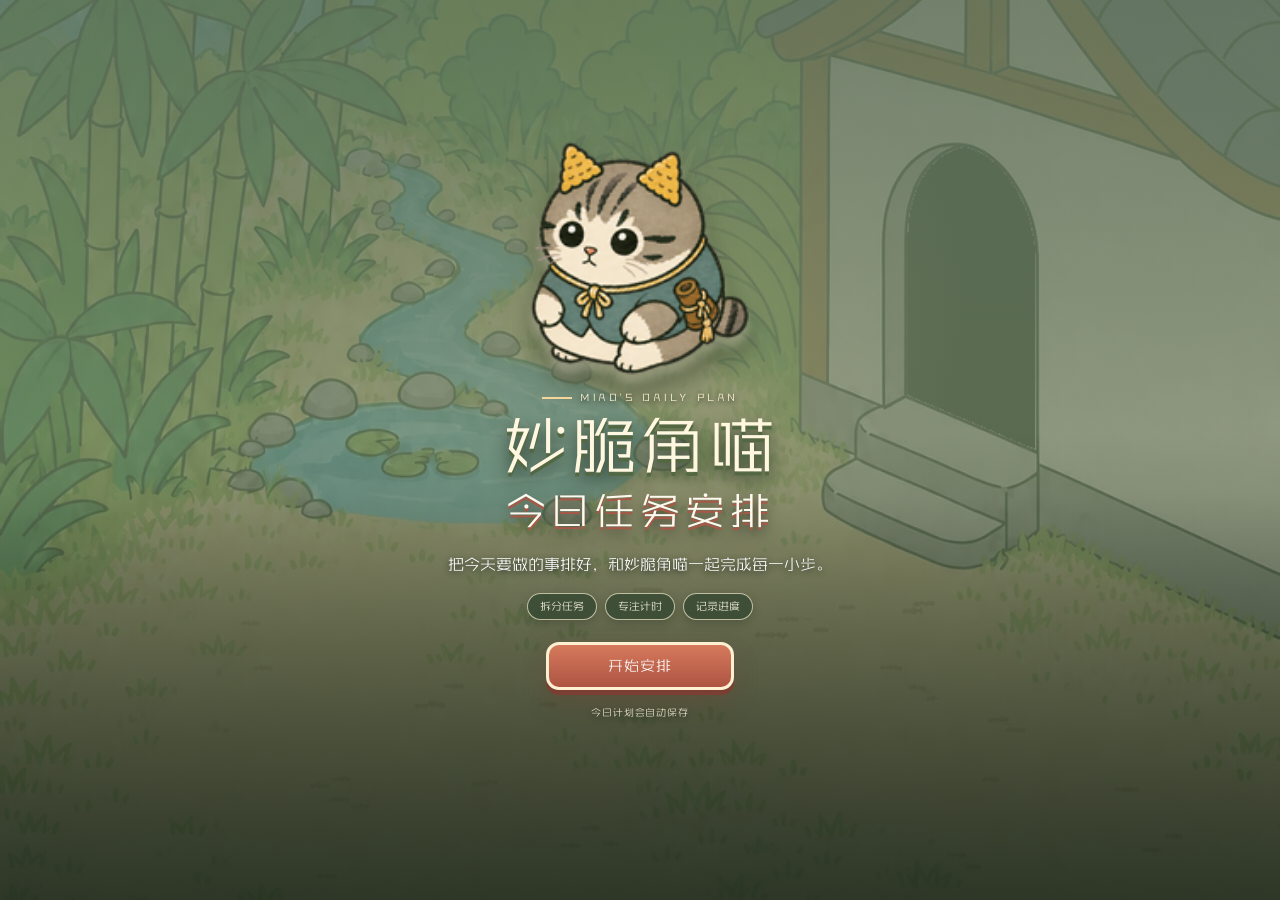
==== commit 5569a576: "1.add music 2.fixed bug" ====
--- a/index.html
+++ b/index.html
@@ -1,96 +1,304 @@
-<!doctype html><html lang="zh-CN"><head><meta charset="utf-8"><meta name="viewport" content="width=device-width,initial-scale=1"><meta name="robots" content="noindex,nofollow,noarchive,nosnippet,noimageindex"><meta name="googlebot" content="noindex,nofollow,noarchive,nosnippet,noimageindex"><meta name="bingbot" content="noindex,nofollow,noarchive,nosnippet,noimageindex"><title>妙脆角喵 · 今日任务安排</title><link rel="stylesheet" href="game.css"></head>
+<!doctype html>
+<html lang="zh-CN">
+
+<head>
+  <meta charset="utf-8">
+  <meta name="viewport" content="width=device-width,initial-scale=1">
+  <meta name="robots" content="noindex,nofollow,noarchive,nosnippet,noimageindex">
+  <meta name="googlebot" content="noindex,nofollow,noarchive,nosnippet,noimageindex">
+  <meta name="bingbot" content="noindex,nofollow,noarchive,nosnippet,noimageindex">
+  <title>妙脆角喵 · 今日任务安排</title>
+  <link rel="stylesheet" href="game.css">
+</head>
+
 <body>
-<div id="game" class="game">
-  <section id="titleScreen" class="title-screen">
-    <div class="title-planner">
-      <div class="title-copy">
-        <span class="title-kicker">MIAO'S DAILY PLAN</span>
-        <h1><span>妙脆角喵</span><strong>今日任务安排</strong></h1>
-        <p>把今天要做的事排好，和妙脆角喵一起完成每一小步。</p>
-        <div class="title-tags" aria-label="任务安排特色"><span>拆分任务</span><span>专注计时</span><span>记录进度</span></div>
-        <button id="startGame" class="wood-button">开始安排</button>
-        <small>今日计划会自动保存</small>
-      </div>
-      <div class="title-visual" aria-hidden="true">
-        <div class="title-board">
-          <span>今日清单</span>
-          <i class="done">整理书桌</i>
-          <i>完成专注</i>
-          <i>给自己一点奖励</i>
-        </div>
-        <div class="title-cat sprite"></div>
-        <div class="title-pencil"></div>
-      </div>
-    </div>
-  </section>
-
-  <section id="world" class="world hidden">
-    <div id="placedObjectsDoor" class="placed-objects placed-objects-door" data-layer-tag="-1" aria-label="门洞后的木门"></div>
-    <img id="worldBg" class="world-bg" alt="游戏场景">
-    <img class="home-evening-windows" src="sprites/cat-scholar/background/house-evening-windows.png" alt="" aria-hidden="true">
-    <img class="garden-evening-sky" src="sprites/cat-scholar/background/garden-evening-sky.png" alt="" aria-hidden="true">
-    <div class="vignette"></div>
-    <div id="timeTint" class="time-tint"></div>
-    <div id="sceneTransition" class="scene-transition" aria-hidden="true"><i></i><i></i><i></i></div>
-    <span id="candleLight" class="hidden" aria-hidden="true"></span>
-    <header class="hud">
-      <div class="day-chip"><b id="dayText">第 1 天</b><span id="clockText">早晨</span></div>
-      <div class="hud-money"><img data-resource-icon src="sprites/cat-scholar/object/cat_grass_fish_icon.png" alt="猫草鱼"><b id="money">0</b></div>
-    </header>
-    <button id="setupToggle" class="setup-toggle" type="button" aria-pressed="false"><span>布置</span></button>
-    <div id="placedObjects" class="placed-objects placed-objects-back" data-layer-tag="1" aria-label="背景布置物体"></div>
-    <div id="characterLayer" class="character-layer" data-layer-tag="2" aria-label="场景人物">
-      <button id="frogActor" class="actor frog-actor sprite home-prepare" aria-label="和妙脆角喵说话"></button>
-      <button id="visitorActor" class="actor visitor-actor sprite snail-sprite hidden" data-open="visitor" aria-label="与庭院访客交谈"></button>
-      <div id="characterCopies"></div>
-    </div>
-    <div id="placedObjectsFront" class="placed-objects placed-objects-front" data-layer-tag="3" aria-label="前景布置物体"></div>
-    <div id="cloverField" class="clover-field hidden" data-layer-tag="3" aria-label="三叶草田"></div>
-    <button class="hotspot desk" data-open="tasks"><span>任务本</span></button>
-    <button id="bubble" class="bubble" data-layer-tag="4">欢迎回家。今天想推进什么？</button>
-    <button id="panLeft" class="pan-control pan-left hidden" aria-label="向左查看">‹</button>
-    <button id="panRight" class="pan-control pan-right hidden" aria-label="向右查看">›</button>
-    <div id="dragHint" class="drag-hint hidden">左右拖动查看庭院</div>
-    <div id="setupToolbar" class="setup-toolbar" aria-label="所选物体调整">
-      <strong><span>设定模式</span><b id="setupSceneLabel">房屋</b></strong>
-      <div id="objectControls" class="object-controls">
-        <button type="button" data-object-action="smaller" aria-label="缩小">－</button>
-        <button type="button" data-object-action="larger" aria-label="放大">＋</button>
-        <button type="button" data-object-action="rotate-left" aria-label="向左旋转">↶</button>
-        <button type="button" data-object-action="rotate-right" aria-label="向右旋转">↷</button>
-        <button type="button" data-object-action="flip" aria-label="水平翻转">⇋</button>
-        <button type="button" data-object-action="copy" aria-label="复制所选对象">复制</button>
-        <button type="button" class="danger" data-object-action="delete">删除</button>
-      </div>
-      <button id="setupDone" type="button">完成</button>
-    </div>
-    <aside id="setupPanel" class="setup-panel" aria-label="场景物体列表">
-      <header><div><b>选择物体</b><span>点击后自动收起</span></div><button id="setupCollapse" type="button">收起</button></header>
-      <div id="objectPalette" class="object-palette"></div>
-      <p id="setupHint">从下方选择物体，再拖动到想要的位置。</p>
-    </aside>
-    <button id="setupDrawerToggle" class="setup-drawer-toggle" type="button" aria-expanded="false">＋ 物体</button>
-    <div class="dock-trigger" aria-hidden="true"><span>⌃</span></div>
-    <nav class="dock">
-      <button id="homeDockButton" data-scene="home"><img src="sprites/cat-scholar/original-icons/home.png" alt=""><span>小屋</span></button>
-      <button id="gardenDockButton" data-scene="garden"><img src="sprites/cat-scholar/original-icons/garden.png" alt=""><span>庭院</span><i id="harvestDot"></i></button>
-      <button data-open="shop"><img src="sprites/cat-scholar/original-icons/shop.png" alt=""><span>商店</span></button>
-      <button id="taskTravelDock" data-open="tasks"><img id="taskTravelIcon" src="sprites/cat-scholar/original-icons/task.png" alt=""><span id="taskTravelLabel">任务</span></button>
-      <button data-open="album"><img src="sprites/cat-scholar/original-icons/album.png" alt=""><span>相册</span><i id="photoDot"></i></button>
-      <button data-open="menu"><img src="sprites/cat-scholar/original-icons/menu.png" alt=""><span>菜单</span></button>
-    </nav>
-  </section>
-
-  <div id="modalShade" class="modal-shade hidden"></div>
-  <section id="tasksModal" class="game-modal tasks-modal hidden"><button class="close">×</button><header><small>妙脆角喵的今日计划</small><h2>任务小屋</h2></header><form id="taskForm" class="task-compose"><div class="task-frog-note" aria-hidden="true"></div><div class="task-note-input"><label for="taskInput">今天想和妙脆角喵一起完成什么？</label><input id="taskInput" maxlength="36" required placeholder="例如：读完一章数学书"></div><div class="goal-picker"><span>选择旅程步数</span><input id="taskGoal" type="hidden" value="3"><div><button type="button" data-goal="1">1</button><button type="button" data-goal="2">2</button><button type="button" class="selected" data-goal="3">3</button><button type="button" data-goal="5">5</button></div></div><button class="pin-task">贴到计划板</button></form><div id="taskList" class="paper-list task-board"></div><p id="taskEmpty" class="empty">计划板还是空的，先贴上一张今日便签吧。</p></section>
-  <section id="focusModal" class="game-modal focus-modal hidden"><button class="close">×</button><header class="focus-header"><small>妙脆角喵陪伴旅程</small><h2 id="focusName">任务</h2></header><div class="focus-scene"><img class="focus-resource leaf-left" data-resource-icon src="sprites/cat-scholar/object/cat_grass_fish_icon.png" alt=""><div class="focus-frog sprite reading-sprite" role="img" aria-label="读书的妙脆角喵"></div><img class="focus-resource leaf-right" data-resource-icon src="sprites/cat-scholar/object/cat_grass_fish_icon.png" alt=""></div><div class="focus-clock"><small>这一小步还剩</small><div id="timer">25:00</div></div><div class="time-pills" aria-label="选择陪伴时间"><button data-min="1">1 分钟</button><button class="active" data-min="25">25 分钟</button><button data-min="45">45 分钟</button></div><p class="focus-promise">安静完成这一段，妙脆角喵会陪你一起向前。</p><button id="timerButton" class="wood-button">开始专注</button><button id="instantFocus" class="link-button">测试：立即完成</button></section>
-  <section id="bagModal" class="game-modal travel-modal hidden"><button class="close">×</button><header><small>下一段远行</small><h2>旅行</h2></header><div class="travel-card"><div class="travel-emblem"><img src="sprites/cat-scholar/original-icons/garden.png" alt=""><span>出发准备</span></div><div class="travel-content"><p id="tripState">妙脆角喵还在家。</p><div class="travel-facts"><div><small>预计时间</small><b id="travelTimePreview">约 15 分钟</b></div><div><small>出发花费</small><b id="travelCost">3 份猫草鱼主粮</b></div></div><div id="travelLoadout" class="travel-loadout"></div><p id="travelEffectPreview" class="travel-reward">不带额外行李，也可以轻装出发。</p><button id="tripButton" class="wood-button">需要 3 份主粮出发</button><button id="instantReturn" class="link-button hidden">测试：立即归来</button></div></div></section>
-  <section id="shopModal" class="game-modal shop-modal hidden"><button class="close">×</button><header><small>庭院小铺</small><h2>商店</h2></header><div class="shop-shelf-head"><span id="shopCategory">普通商品</span><b><img data-resource-icon src="sprites/cat-scholar/object/cat_grass_fish_icon.png" alt=""> <i id="shopMoney">0</i></b></div><div id="shopGrid" class="goods-grid shop-grid"></div><nav id="shopPager" class="shop-pager" aria-label="商店分页"><button id="shopPrev">‹ 上一页</button><span id="shopPageText">1 / 3</span><button id="shopNext">下一页 ›</button></nav><p id="inventoryText" class="shop-inventory">持有：暂无商品</p></section>
-  <section id="purchaseConfirmModal" class="game-modal purchase-modal hidden"><button class="close">×</button><header><small>确认购买</small><h2 id="purchaseName">商品</h2></header><div class="purchase-preview"><div id="purchaseTray" class="purchase-tray"><img id="purchaseImage" alt="商品"></div><div><p id="purchaseDescription"></p><b id="purchasePrice"><img data-resource-icon src="sprites/cat-scholar/object/cat_grass_fish_icon.png" alt=""><span id="purchasePriceValue">0</span></b><small id="purchaseOwned">目前持有 0 件</small></div></div><p class="purchase-question">确定要购买这件商品吗？</p><div class="purchase-actions"><button id="purchaseCancel">再看看</button><button id="purchaseConfirm" class="wood-button">确定购买</button></div></section>
-  <section id="mailModal" class="game-modal mail-modal hidden"><button class="close">×</button><header><small>朋友与远方</small><h2 class="mail-title">邮件</h2></header><div class="mail-toolbar"><span id="mailCount">0 封未领取</span><button id="claimAll" aria-label="全部领取"><span>全部领取</span></button></div><div id="mailList" class="mail-list"></div><p id="mailEmpty" class="empty">现在没有新邮件。</p><div class="mail-reply"><p><b>给旅行中的妙脆角喵寄一声问候</b><span id="replyStatus">妙脆角喵在家，出发后才能发送</span></p><button id="sendReply"><span>发送</span></button></div></section>
-  <section id="visitorModal" class="game-modal visitor-modal hidden"><button class="close">×</button><header><small>庭院来客</small><h2 id="visitorName">虫虫猫</h2></header><div class="visitor-note"><div id="visitorPreview" class="visitor-preview sprite snail-sprite" role="img" aria-label="庭院访客"></div><div><p id="visitorTalk">“慢慢安排，也会完成今天的任务。”</p><span id="visitorPreference">喜欢：普通便当</span></div></div><div class="visitor-actions"><button id="visitorGreet">聊聊天</button><button id="visitorTreat" class="wood-button">用喜欢的道具招待</button></div><p id="visitorResult" class="visitor-result">每位访客每天只能领取一次回礼。</p></section>
-  <section id="albumModal" class="game-modal wide-modal hidden"><button class="close">×</button><header><small>努力留下的风景</small><h2>旅行相册</h2></header><div id="albumGrid" class="album-grid"></div><p id="albumEmpty" class="empty">相册还是空的，让妙脆角喵去旅行吧。</p><nav id="albumPager" class="album-pager hidden" aria-label="相册分页"><button id="albumPrev">‹ 上一页</button><span id="albumPageText">1 / 1</span><button id="albumNext">下一页 ›</button></nav></section>
-  <section id="photoDetailModal" class="game-modal photo-detail-modal hidden"><button class="close">×</button><header><small id="photoDetailRegion">旅行记录</small><h2 id="photoDetailName">景点名称</h2></header><img id="photoDetailImage" class="photo-detail-image" alt="旅行照片"><div class="photo-location"><span id="photoDetailCity">城市</span><b>·</b><span id="photoDetailPlace">地方</span></div><p id="photoDetailText" class="photo-detail-text"></p><button id="backAlbum" class="link-button">← 返回旅行相册</button></section>
-  <section id="menuModal" class="game-modal menu-modal hidden"><button class="close">×</button><header><small>游戏选项</small><h2>菜单</h2></header><div class="crop-setting"><small>资源主题</small><div class="crop-options"><button type="button" data-crop-type="catfish"><img src="sprites/cat-scholar/object/cat_grass_fish_icon.png" alt=""><span><b>猫草鱼</b><i>整套资源 · 旅行省时</i></span></button><button type="button" data-crop-type="clover"><img src="sprites/cat-scholar/original-icons/clover_mature.png" alt=""><span><b>三叶草</b><i>整套资源 · 经典模式</i></span></button></div><p id="cropStatus">当前猫草鱼：0 份</p></div><div class="crop-setting soil-setting"><small>泥土样式</small><div class="crop-options"><button type="button" data-soil-type="old"><img src="sprites/cat-scholar/object/garden_soil.png" alt="旧泥土"><span><b>旧泥土</b><i>仅显示并放置旧泥土</i></span></button><button type="button" data-soil-type="new"><img src="sprites/cat-scholar/object/garden_soil_stump_enclosure.png" alt="新泥土"><span><b>新泥土</b><i>泥土与整圈木桩一体</i></span></button></div><p id="soilStatus">当前：新泥土</p></div><div class="save-tools"><small>游戏存档</small><div><button id="exportSave" type="button">导出存档</button><button id="importSave" type="button">加载存档</button></div><input id="importSaveFile" class="hidden" type="file" accept="application/json,.json"></div><button id="soundToggle" class="menu-row">提示音 <b>开启</b></button><button id="helpButton" class="menu-row">玩法说明 <b>›</b></button><div class="test-tools"><small>原型测试</small><div><button id="advanceTime">下一个时间点</button><button id="advanceDay">下一天</button><button id="unlockAlbum">解锁全部相册</button></div><div class="test-grow"><label for="testGrowCount">庭院立刻生长</label><input id="testGrowCount" type="number" min="0" max="100" value="5" inputmode="numeric"><span>株</span><button id="growNow">生长</button></div><p id="testTimeStatus">第 1 天 · 早晨</p></div><button id="resetGame" class="menu-row danger">重新开始 <b>×</b></button><p id="helpText" class="help hidden">资源主题会统一切换庭院、商店、奖励、礼物和旅行消耗；泥土样式只能选择一种，切换时会删除已放置的另一种泥土。</p></section>
-  <div id="toast" class="toast hidden"></div>
-</div><script src="game.js"></script></body></html>
+  <div id="game" class="game">
+    <section id="titleScreen" class="title-screen">
+      <div class="title-planner">
+        <div class="title-copy">
+          <span class="title-kicker">MIAO'S DAILY PLAN</span>
+          <h1><span>妙脆角喵</span><strong>今日任务安排</strong></h1>
+          <p>把今天要做的事排好，和妙脆角喵一起完成每一小步。</p>
+          <div class="title-tags" aria-label="任务安排特色"><span>拆分任务</span><span>专注计时</span><span>记录进度</span></div>
+          <button id="startGame" class="wood-button">开始安排</button>
+          <small>今日计划会自动保存</small>
+        </div>
+        <div class="title-visual" aria-hidden="true">
+          <div class="title-board">
+            <span>今日清单</span>
+            <i class="done">整理书桌</i>
+            <i>完成专注</i>
+            <i>给自己一点奖励</i>
+          </div>
+          <div class="title-cat sprite"></div>
+          <div class="title-pencil"></div>
+        </div>
+      </div>
+    </section>
+
+    <section id="world" class="world hidden">
+      <div id="placedObjectsDoor" class="placed-objects placed-objects-door" data-layer-tag="-1" aria-label="门洞后的木门">
+      </div>
+      <img id="worldBg" class="world-bg" alt="游戏场景">
+      <img class="home-evening-windows" src="sprites/cat-scholar/background/house-evening-windows.png" alt=""
+        aria-hidden="true">
+      <img class="garden-evening-sky" src="sprites/cat-scholar/background/garden-evening-sky.png" alt=""
+        aria-hidden="true">
+      <div class="vignette"></div>
+      <div id="timeTint" class="time-tint"></div>
+      <div id="sceneTransition" class="scene-transition" aria-hidden="true"><i></i><i></i><i></i></div>
+      <span id="candleLight" class="hidden" aria-hidden="true"></span>
+      <header class="hud">
+        <div class="day-chip"><b id="dayText">第 1 天</b><span id="clockText">早晨</span></div>
+        <div class="hud-money"><img data-resource-icon src="sprites/cat-scholar/object/cat_grass_fish_icon.png"
+            alt="猫草鱼"><b id="money">0</b></div>
+      </header>
+      <button id="setupToggle" class="setup-toggle" type="button" aria-pressed="false"><span>布置</span></button>
+      <div id="placedObjects" class="placed-objects placed-objects-back" data-layer-tag="1" aria-label="背景布置物体"></div>
+      <div id="characterLayer" class="character-layer" data-layer-tag="2" aria-label="场景人物">
+        <button id="frogActor" class="actor frog-actor sprite home-chair" aria-label="和妙脆角喵说话"></button>
+        <button id="visitorActor" class="actor visitor-actor sprite snail-sprite hidden" data-open="visitor"
+          aria-label="与庭院访客交谈"></button>
+        <div id="characterCopies"></div>
+      </div>
+      <div id="placedObjectsFront" class="placed-objects placed-objects-front" data-layer-tag="3" aria-label="前景布置物体">
+      </div>
+      <div id="cloverField" class="clover-field hidden" data-layer-tag="3" aria-label="三叶草田"></div>
+      <button class="hotspot desk" data-open="tasks"><span>任务本</span></button>
+      <button id="bubble" class="bubble" data-layer-tag="4">欢迎回家。今天想推进什么？</button>
+      <button id="panLeft" class="pan-control pan-left hidden" aria-label="向左查看">‹</button>
+      <button id="panRight" class="pan-control pan-right hidden" aria-label="向右查看">›</button>
+      <div id="dragHint" class="drag-hint hidden">左右拖动查看庭院</div>
+      <div id="setupToolbar" class="setup-toolbar" aria-label="所选物体调整">
+        <strong><span>设定模式</span><b id="setupSceneLabel">房屋</b></strong>
+        <div id="objectControls" class="object-controls">
+          <button type="button" data-object-action="smaller" aria-label="缩小">－</button>
+          <button type="button" data-object-action="larger" aria-label="放大">＋</button>
+          <button type="button" data-object-action="rotate-left" aria-label="向左旋转">↶</button>
+          <button type="button" data-object-action="rotate-right" aria-label="向右旋转">↷</button>
+          <button type="button" data-object-action="flip" aria-label="水平翻转">⇋</button>
+          <button type="button" data-object-action="copy" aria-label="复制所选对象">复制</button>
+          <button type="button" class="danger" data-object-action="delete">删除</button>
+        </div>
+        <button id="setupDone" type="button">完成</button>
+      </div>
+      <aside id="setupPanel" class="setup-panel" aria-label="场景物体列表">
+        <header>
+          <div><b>选择物体</b><span>点击后自动收起</span></div><button id="setupCollapse" type="button">收起</button>
+        </header>
+        <div id="objectPalette" class="object-palette"></div>
+        <p id="setupHint">从下方选择物体，再拖动到想要的位置。</p>
+      </aside>
+      <button id="setupDrawerToggle" class="setup-drawer-toggle" type="button" aria-expanded="false">＋ 物体</button>
+      <div class="dock-trigger" aria-hidden="true"><span>⌃</span></div>
+      <nav class="dock">
+        <button id="homeDockButton" data-scene="home"><img src="sprites/cat-scholar/original-icons/home.png"
+            alt=""><span>小屋</span></button>
+        <button id="gardenDockButton" data-scene="garden"><img src="sprites/cat-scholar/original-icons/garden.png"
+            alt=""><span>庭院</span><i id="harvestDot"></i></button>
+        <button data-open="shop"><img src="sprites/cat-scholar/original-icons/shop.png" alt=""><span>商店</span></button>
+        <button id="taskTravelDock" data-open="tasks"><img id="taskTravelIcon"
+            src="sprites/cat-scholar/original-icons/task.png" alt=""><span id="taskTravelLabel">任务</span></button>
+        <button data-open="album"><img src="sprites/cat-scholar/original-icons/album.png" alt=""><span>相册</span><i
+            id="photoDot"></i></button>
+        <button data-open="menu"><img src="sprites/cat-scholar/original-icons/menu.png" alt=""><span>菜单</span></button>
+      </nav>
+    </section>
+
+    <div id="modalShade" class="modal-shade hidden"></div>
+    <section id="tasksModal" class="game-modal tasks-modal hidden"><button class="close">×</button>
+      <header><small>妙脆角喵的今日计划</small>
+        <h2>任务小屋</h2>
+      </header>
+      <form id="taskForm" class="task-compose">
+        <div class="task-frog-note" aria-hidden="true"></div>
+        <div class="task-note-input"><label for="taskInput">今天想和妙脆角喵一起完成什么？</label><input id="taskInput" maxlength="36"
+            required placeholder="例如：读完一章数学书"></div>
+        <div class="goal-picker"><span>选择旅程步数</span><input id="taskGoal" type="hidden" value="3">
+          <div><button type="button" data-goal="1">1</button><button type="button" data-goal="2">2</button><button
+              type="button" class="selected" data-goal="3">3</button><button type="button" data-goal="5">5</button>
+          </div>
+        </div><button class="pin-task">贴到计划板</button>
+      </form>
+      <div id="taskList" class="paper-list task-board"></div>
+      <p id="taskEmpty" class="empty">计划板还是空的，先贴上一张今日便签吧。</p>
+    </section>
+    <section id="focusModal" class="game-modal focus-modal hidden"><button class="close">×</button>
+      <header class="focus-header"><small>妙脆角喵陪伴旅程</small>
+        <h2 id="focusName">任务</h2>
+      </header>
+      <div class="focus-scene"><img class="focus-resource leaf-left" data-resource-icon
+          src="sprites/cat-scholar/object/cat_grass_fish_icon.png" alt="">
+        <div class="focus-frog sprite reading-sprite" role="img" aria-label="读书的妙脆角喵"></div><img
+          class="focus-resource leaf-right" data-resource-icon src="sprites/cat-scholar/object/cat_grass_fish_icon.png"
+          alt="">
+      </div>
+      <div class="focus-clock"><small>这一小步还剩</small>
+        <div id="timer">25:00</div>
+      </div>
+      <div class="time-pills" aria-label="选择陪伴时间"><button data-min="1">1 分钟</button><button class="active"
+          data-min="25">25 分钟</button><button data-min="45">45 分钟</button></div>
+      <p class="focus-promise">安静完成这一段，妙脆角喵会陪你一起向前。</p><button id="timerButton" class="wood-button">开始专注</button><button
+        id="instantFocus" class="link-button">测试：立即完成</button>
+    </section>
+    <section id="bagModal" class="game-modal travel-modal hidden"><button class="close">×</button>
+      <header><small>下一段远行</small>
+        <h2>旅行</h2>
+      </header>
+      <div class="travel-card">
+        <div class="travel-emblem"><img src="sprites/cat-scholar/original-icons/garden.png" alt=""><span>出发准备</span>
+        </div>
+        <div class="travel-content">
+          <p id="tripState">妙脆角喵还在家。</p>
+          <div class="travel-facts">
+            <div><small>预计时间</small><b id="travelTimePreview">约 15 分钟</b></div>
+            <div><small>出发花费</small><b id="travelCost">3 份猫草鱼主粮</b></div>
+          </div>
+          <div id="travelLoadout" class="travel-loadout"></div>
+          <p id="travelEffectPreview" class="travel-reward">不带额外行李，也可以轻装出发。</p><button id="tripButton"
+            class="wood-button">需要 3 份主粮出发</button><button id="instantReturn"
+            class="link-button hidden">测试：立即归来</button>
+        </div>
+      </div>
+    </section>
+    <section id="shopModal" class="game-modal shop-modal hidden"><button class="close">×</button>
+      <header><small>庭院小铺</small>
+        <h2>商店</h2>
+      </header>
+      <div class="shop-shelf-head"><span id="shopCategory">普通商品</span><b><img data-resource-icon
+            src="sprites/cat-scholar/object/cat_grass_fish_icon.png" alt=""> <i id="shopMoney">0</i></b></div>
+      <div id="shopGrid" class="goods-grid shop-grid"></div>
+      <nav id="shopPager" class="shop-pager" aria-label="商店分页"><button id="shopPrev">‹ 上一页</button><span
+          id="shopPageText">1 / 3</span><button id="shopNext">下一页 ›</button></nav>
+      <p id="inventoryText" class="shop-inventory">持有：暂无商品</p>
+    </section>
+    <section id="purchaseConfirmModal" class="game-modal purchase-modal hidden"><button class="close">×</button>
+      <header><small>确认购买</small>
+        <h2 id="purchaseName">商品</h2>
+      </header>
+      <div class="purchase-preview">
+        <div id="purchaseTray" class="purchase-tray"><img id="purchaseImage" alt="商品"></div>
+        <div>
+          <p id="purchaseDescription"></p><b id="purchasePrice"><img data-resource-icon
+              src="sprites/cat-scholar/object/cat_grass_fish_icon.png" alt=""><span
+              id="purchasePriceValue">0</span></b><small id="purchaseOwned">目前持有 0 件</small>
+        </div>
+      </div>
+      <p class="purchase-question">确定要购买这件商品吗？</p>
+      <div class="purchase-actions"><button id="purchaseCancel">再看看</button><button id="purchaseConfirm"
+          class="wood-button">确定购买</button></div>
+    </section>
+    <section id="mailModal" class="game-modal mail-modal hidden"><button class="close">×</button>
+      <header><small>朋友与远方</small>
+        <h2 class="mail-title">邮件</h2>
+      </header>
+      <div class="mail-toolbar"><span id="mailCount">0 封未领取</span><button id="claimAll"
+          aria-label="全部领取"><span>全部领取</span></button></div>
+      <div id="mailList" class="mail-list"></div>
+      <p id="mailEmpty" class="empty">现在没有新邮件。</p>
+      <div class="mail-reply">
+        <p><b>给旅行中的妙脆角喵寄一声问候</b><span id="replyStatus">妙脆角喵在家，出发后才能发送</span></p><button
+          id="sendReply"><span>发送</span></button>
+      </div>
+    </section>
+    <section id="visitorModal" class="game-modal visitor-modal hidden"><button class="close">×</button>
+      <header><small>庭院来客</small>
+        <h2 id="visitorName">虫虫猫</h2>
+      </header>
+      <div class="visitor-note">
+        <div id="visitorPreview" class="visitor-preview sprite snail-sprite" role="img" aria-label="庭院访客"></div>
+        <div>
+          <p id="visitorTalk">“慢慢安排，也会完成今天的任务。”</p><span id="visitorPreference">喜欢：普通便当</span>
+        </div>
+      </div>
+      <div class="visitor-actions"><button id="visitorGreet">聊聊天</button><button id="visitorTreat"
+          class="wood-button">用喜欢的道具招待</button></div>
+      <p id="visitorResult" class="visitor-result">每位访客每天只能领取一次回礼。</p>
+    </section>
+    <section id="albumModal" class="game-modal wide-modal hidden"><button class="close">×</button>
+      <header><small>努力留下的风景</small>
+        <h2>旅行相册</h2>
+      </header>
+      <div id="albumGrid" class="album-grid"></div>
+      <p id="albumEmpty" class="empty">相册还是空的，让妙脆角喵去旅行吧。</p>
+      <nav id="albumPager" class="album-pager hidden" aria-label="相册分页"><button id="albumPrev">‹ 上一页</button><span
+          id="albumPageText">1 / 1</span><button id="albumNext">下一页 ›</button></nav>
+    </section>
+    <section id="photoDetailModal" class="game-modal photo-detail-modal hidden"><button class="close">×</button>
+      <header><small id="photoDetailRegion">旅行记录</small>
+        <h2 id="photoDetailName">景点名称</h2>
+      </header><img id="photoDetailImage" class="photo-detail-image" alt="旅行照片">
+      <div class="photo-location"><span id="photoDetailCity">城市</span><b>·</b><span id="photoDetailPlace">地方</span>
+      </div>
+      <p id="photoDetailText" class="photo-detail-text"></p><button id="backAlbum" class="link-button">← 返回旅行相册</button>
+    </section>
+    <section id="menuModal" class="game-modal menu-modal hidden"><button class="close">×</button>
+      <header><small>游戏选项</small>
+        <h2>菜单</h2>
+      </header>
+      <div class="crop-setting"><small>资源主题</small>
+        <div class="crop-options"><button type="button" data-crop-type="catfish"><img
+              src="sprites/cat-scholar/object/cat_grass_fish_icon.png" alt=""><span><b>猫草鱼</b><i>整套资源 ·
+                旅行省时</i></span></button><button type="button" data-crop-type="clover"><img
+              src="sprites/cat-scholar/original-icons/clover_mature.png" alt=""><span><b>三叶草</b><i>整套资源 ·
+                经典模式</i></span></button></div>
+        <p id="cropStatus">当前猫草鱼：0 份</p>
+      </div>
+      <div class="crop-setting soil-setting"><small>泥土样式</small>
+        <div class="crop-options"><button type="button" data-soil-type="old"><img
+              src="sprites/cat-scholar/object/garden_soil.png"
+              alt="旧泥土"><span><b>旧泥土</b><i>仅显示并放置旧泥土</i></span></button><button type="button" data-soil-type="new"><img
+              src="sprites/cat-scholar/object/garden_soil_stump_enclosure.png"
+              alt="新泥土"><span><b>新泥土</b><i>泥土与整圈木桩一体</i></span></button></div>
+        <p id="soilStatus">当前：新泥土</p>
+      </div>
+      <div class="save-tools"><small>游戏存档</small>
+        <div><button id="exportSave" type="button">导出存档</button><button id="importSave" type="button">加载存档</button>
+        </div><input id="importSaveFile" class="hidden" type="file" accept="application/json,.json">
+      </div><button id="soundToggle" class="menu-row">背景音乐 <b>开启</b></button><button id="helpButton"
+        class="menu-row">玩法说明 <b>›</b></button>
+      <div class="test-tools"><small>原型测试</small>
+        <div><button id="advanceTime">下一个时间点</button><button id="advanceDay">下一天</button><button
+            id="unlockAlbum">解锁全部相册</button></div>
+        <div class="test-grow"><label for="testGrowCount">庭院立刻生长</label><input id="testGrowCount" type="number" min="0"
+            max="100" value="5" inputmode="numeric"><span>株</span><button id="growNow">生长</button></div>
+        <p id="testTimeStatus">第 1 天 · 早晨</p>
+      </div><button id="resetGame" class="menu-row danger">重新开始 <b>×</b></button>
+      <p id="helpText" class="help hidden">资源主题会统一切换庭院、商店、奖励、礼物和旅行消耗；泥土样式只能选择一种，切换时会删除已放置的另一种泥土。</p>
+    </section>
+    <div id="toast" class="toast hidden"></div>
+  </div>
+  <script src="init-data.js"></script>
+  <script>
+    (async function startGame() {
+      const saveKey = 'frog-game-v3';
+
+      if (localStorage.getItem(saveKey) === null) {
+        try {
+          let payload;
+          if (location.protocol === 'file:') {
+            payload = window.INIT_GAME_SAVE;
+          } else {
+            const response = await fetch('init.json', { cache: 'no-store' });
+            if (!response.ok) throw new Error(`HTTP ${response.status}`);
+            payload = await response.json();
+          }
+          const initialState = payload?.format === 'frog-game-v3-save' ? payload.state : payload;
+          if (!initialState || typeof initialState !== 'object' || Array.isArray(initialState)) {
+            throw new Error('init.json does not contain a valid game state');
+          }
+
+          localStorage.setItem(saveKey, JSON.stringify(initialState));
+        } catch (error) {
+          console.warn('Unable to load init.json; using the built-in defaults.', error);
+        }
+      }
+
+      const gameScript = document.createElement('script');
+      gameScript.src = 'game.js';
+      document.body.append(gameScript);
+    })();
+  </script>
+</body>
+
+</html>
--- a/game.css
+++ b/game.css
@@ -1,8 +1,8 @@
-:root{--paper:#fff9e9;--ink:#403d2e;--green:#6e8e46;--dark:#435a2d;--wood:#a76f3e;--line:#d8c9a4}*{box-sizing:border-box}html,body{margin:0;width:100%;height:100%;overflow:hidden;font-family:"Microsoft YaHei","PingFang SC",sans-serif;color:var(--ink);background:#283424}.hidden{display:none!important}button{font:inherit;cursor:pointer}.game{position:relative;width:100%;height:100%;isolation:isolate}.title-screen{position:absolute;inset:0;display:flex;flex-direction:column;align-items:center;justify-content:center;text-align:center;background:linear-gradient(#cfe0b9aa,#71895755),url("sprites/cat-scholar/background/garden.png") center/cover;z-index:20}.title-screen:before{content:"";position:absolute;inset:0;background:radial-gradient(circle,transparent 20%,#32402b66);z-index:-1}.title-logo{max-width:min(440px,75vw);max-height:150px;object-fit:contain;filter:drop-shadow(0 5px 2px #fff8)}.title-screen h1{margin:10px 0 4px;font:800 clamp(30px,6vw,58px) Georgia,"Microsoft YaHei",serif;color:#fff9df;text-shadow:0 4px 0 #596e3d,0 7px 15px #27341f}.title-screen p{color:#fff;font-weight:700;text-shadow:0 2px 4px #354329}.title-screen small{margin-top:18px;color:#f7f3dc}.wood-button{border:3px solid #fff1cf;border-radius:13px;padding:12px 28px;background:linear-gradient(#c48a52,#956137);box-shadow:0 5px 0 #67432a,0 8px 15px #27331e55;color:white;font-weight:900}.wood-button:active{transform:translateY(3px);box-shadow:0 2px 0 #67432a}.wood-button:disabled{filter:grayscale(1);opacity:.65}.world{position:absolute;inset:0;overflow:hidden}.world-bg{position:absolute;inset:0;width:100%;height:100%;object-fit:cover;transition:opacity .2s}.vignette{position:absolute;inset:0;pointer-events:none;background:linear-gradient(#28351e44,transparent 25%,transparent 65%,#17201488)}.hud{position:absolute;z-index:3;top:18px;left:18px;right:18px;display:flex;justify-content:space-between;pointer-events:none}.day-chip,.hud-money{display:flex;align-items:center;border:3px solid #fff7dc;border-radius:15px;background:#f8f1dbea;box-shadow:0 5px 15px #1d261a55}.day-chip{flex-direction:column;padding:7px 17px}.day-chip span{font-size:10px;color:#786f58}.hud-money{gap:7px;padding:7px 14px;font-size:20px}.hud-money img{width:26px;height:26px;object-fit:contain}.actor{position:absolute;z-index:2;object-fit:contain;filter:drop-shadow(0 10px 8px #232b1c55)}.frog-actor{left:49%;bottom:18%;width:min(230px,26vw);max-height:48%;transform:translateX(-50%)}.visitor-actor{right:16%;bottom:18%;width:min(170px,20vw);max-height:38%}.bubble{position:absolute;z-index:4;top:20%;left:8%;max-width:290px;padding:13px 17px;border:3px solid #fff;border-radius:17px 17px 17px 3px;background:#fff9e9ed;box-shadow:0 6px 18px #1f281b55;font-size:13px}.hotspot{position:absolute;z-index:5;border:2px solid #fff5cf;border-radius:50%;width:64px;height:64px;background:#66543ccc;box-shadow:0 5px 14px #17201488;color:#fff;font-size:20px;animation:pulse 2.5s infinite}.hotspot span{position:absolute;top:66px;left:50%;transform:translateX(-50%);white-space:nowrap;padding:3px 8px;border-radius:7px;background:#3c422dcc;font-size:11px}.hotspot i{position:absolute;right:-4px;top:-6px;padding:2px 7px;border-radius:50%;background:#c75c3e;font-style:normal}.desk{left:16%;bottom:20%}.bag{right:18%;bottom:22%}.mail{right:8%;top:36%}.shop{left:8%;top:43%}.visitor{right:24%;bottom:22%}@keyframes pulse{50%{box-shadow:0 5px 14px #17201488,0 0 0 8px #fff4b433}}.clover-field{position:absolute;inset:0;z-index:3}.clover-field button{position:absolute;border:0;background:transparent;color:#548535;font-size:37px;filter:drop-shadow(0 3px 1px #eff5c9);animation:sway 2s infinite}.clover-field button:nth-child(1){left:18%;bottom:18%}.clover-field button:nth-child(2){left:29%;bottom:12%;animation-delay:.4s}.clover-field button:nth-child(3){left:40%;bottom:19%;animation-delay:.8s}.clover-field button:nth-child(4){left:49%;bottom:11%;animation-delay:1.1s}.clover-field button.picked{display:none}@keyframes sway{50%{transform:rotate(8deg) translateY(-4px)}}.dock{position:absolute;z-index:8;left:50%;bottom:14px;display:flex;gap:7px;transform:translateX(-50%);padding:7px;border:3px solid #fff5d5;border-radius:22px;background:#f4ead2e8;box-shadow:0 8px 26px #1e271a99;backdrop-filter:blur(5px)}.dock button{position:relative;width:70px;height:63px;border:0;border-radius:14px;background:transparent;color:#5f5a46;font-size:10px;font-weight:800}.dock button:hover{background:#fff9e9}.dock img{display:block;width:34px;height:35px;margin:auto;object-fit:contain}.dock i{position:absolute;right:9px;top:5px;width:9px;height:9px;border-radius:50%;background:#cc5d3e}.dock i:empty:not(.on){display:none}.modal-shade{position:absolute;z-index:10;inset:0;background:#17201699;backdrop-filter:blur(3px)}.game-modal{position:absolute;z-index:11;left:50%;top:50%;width:min(650px,calc(100% - 30px));max-height:82vh;overflow:auto;transform:translate(-50%,-50%);padding:26px;border:7px solid #fff5d5;border-radius:22px;background:var(--paper);box-shadow:0 18px 50px #151b12aa}.game-modal:before{content:"";position:absolute;inset:7px;border:1px solid #dfcfaa;border-radius:12px;pointer-events:none}.game-modal header{position:relative;text-align:center;margin-bottom:19px}.game-modal small{color:#8c8065;letter-spacing:.15em}.game-modal h2{margin:3px 0;font:800 26px Georgia,"Microsoft YaHei",serif}.close{position:absolute;z-index:2;right:12px;top:10px;width:34px;height:34px;border:0;border-radius:50%;background:#796d53;color:white;font-size:23px}.game-modal form{position:relative;display:grid;grid-template-columns:1fr 85px 82px;gap:7px}.game-modal input,.game-modal select{min-width:0;padding:10px;border:1px solid var(--line);border-radius:9px;background:#fffdf6}.game-modal form button{border:0;border-radius:9px;background:var(--green);color:white;font-weight:800}.paper-list{position:relative;display:grid;gap:8px;margin-top:16px}.task-row{display:grid;grid-template-columns:1fr 92px 28px;align-items:center;gap:8px;padding:11px 9px;border-bottom:1px dashed #cbbd99}.task-row h3{margin:0 0 5px;font-size:14px}.task-row p{margin:0;color:#867b63;font-size:11px}.task-row>button:first-of-type{padding:7px;border:0;border-radius:8px;background:#829c5f;color:white;font-size:11px}.task-row .remove{border:0;background:transparent;color:#aa836e;font-size:18px}.empty{text-align:center;color:#948972;padding:24px}.focus-modal{text-align:center;width:min(430px,calc(100% - 30px))}.focus-modal img{height:105px;max-width:180px;object-fit:contain}.focus-modal #timer{font:700 52px Georgia,serif;color:var(--dark)}.time-pills{display:flex;justify-content:center;gap:5px;margin:10px}.time-pills button{border:0;border-radius:12px;padding:6px 9px;background:#e8dfc8;color:#716952;font-size:11px}.time-pills button.active{background:var(--green);color:white}.link-button{display:block;margin:13px auto 0;border:0;background:transparent;color:#667d49;font-weight:700;font-size:12px}.bag-layout{position:relative;display:grid;grid-template-columns:42% 1fr;align-items:center}.bag-layout>img{width:100%;max-height:240px;object-fit:contain}.supply{display:flex;justify-content:space-between;margin:8px 0;padding:9px;border-radius:8px;background:#eee5ce}.goods-grid{position:relative;display:grid;grid-template-columns:repeat(3,1fr);gap:10px}.goods-grid button{padding:12px 7px;border:1px solid var(--line);border-radius:13px;background:#fffdf7}.goods-grid img{width:100%;height:85px;object-fit:contain}.goods-grid b,.goods-grid span{display:block;font-size:12px}.goods-grid span{color:#719049}.mail-list{position:relative}.mail-card{display:flex;gap:12px;align-items:center;padding:13px;border-bottom:1px dashed var(--line)}.mail-card img{width:48px;height:48px;object-fit:contain}.mail-card p{flex:1;margin:0;font-size:13px}.mail-card button{border:0;border-radius:8px;padding:7px;background:var(--green);color:#fff}.visitor-note{position:relative;display:flex;align-items:center;gap:20px}.visitor-note img{width:150px;height:140px;object-fit:contain}.visitor-note p{line-height:1.8}.wide-modal{width:min(900px,calc(100% - 30px))}.album-grid{position:relative;display:grid;grid-template-columns:repeat(3,1fr);gap:12px}.photo{overflow:hidden;border:6px solid #fff;border-bottom-width:27px;background:#fff;box-shadow:0 3px 10px #5d503633;transform:rotate(-1deg)}.photo:nth-child(even){transform:rotate(1deg)}.photo img{width:100%;aspect-ratio:4/3;object-fit:cover}.photo b{display:block;text-align:center;margin-bottom:-21px;font-size:11px}.menu-modal{width:min(430px,calc(100% - 30px))}.menu-row{position:relative;display:flex;justify-content:space-between;width:100%;padding:14px;border:0;border-bottom:1px solid var(--line);background:transparent}.menu-row.danger{color:#a45445}.help{padding:12px;border-radius:9px;background:#eee6d2;line-height:1.7;font-size:12px}.toast{position:absolute;z-index:30;left:50%;top:12%;transform:translateX(-50%);padding:11px 20px;border:3px solid #fff3d4;border-radius:14px;background:#4d5e38e8;color:white;font-weight:800;box-shadow:0 6px 17px #18201666}
+:root{--paper:#fff9e9;--ink:#403d2e;--green:#6e8e46;--dark:#435a2d;--wood:#a76f3e;--line:#d8c9a4}*{box-sizing:border-box}html,body{margin:0;width:100%;height:100%;overflow:hidden;font-family:"Microsoft YaHei","PingFang SC",sans-serif;color:var(--ink);background:#283424}.hidden{display:none!important}button{font:inherit;cursor:pointer}.game{position:relative;width:100%;height:100%;isolation:isolate}.title-screen{position:absolute;inset:0;display:flex;flex-direction:column;align-items:center;justify-content:center;text-align:center;background:linear-gradient(#cfe0b9aa,#71895755),url("sprites/cat-scholar/background/garden.webp") center/cover;z-index:20}.title-screen:before{content:"";position:absolute;inset:0;background:radial-gradient(circle,transparent 20%,#32402b66);z-index:-1}.title-logo{max-width:min(440px,75vw);max-height:150px;object-fit:contain;filter:drop-shadow(0 5px 2px #fff8)}.title-screen h1{margin:10px 0 4px;font:800 clamp(30px,6vw,58px) Georgia,"Microsoft YaHei",serif;color:#fff9df;text-shadow:0 4px 0 #596e3d,0 7px 15px #27341f}.title-screen p{color:#fff;font-weight:700;text-shadow:0 2px 4px #354329}.title-screen small{margin-top:18px;color:#f7f3dc}.wood-button{border:3px solid #fff1cf;border-radius:13px;padding:12px 28px;background:linear-gradient(#c48a52,#956137);box-shadow:0 5px 0 #67432a,0 8px 15px #27331e55;color:white;font-weight:900}.wood-button:active{transform:translateY(3px);box-shadow:0 2px 0 #67432a}.wood-button:disabled{filter:grayscale(1);opacity:.65}.world{position:absolute;inset:0;overflow:hidden}.world-bg{position:absolute;inset:0;width:100%;height:100%;object-fit:cover;transition:opacity .2s}.vignette{position:absolute;inset:0;pointer-events:none;background:linear-gradient(#28351e44,transparent 25%,transparent 65%,#17201488)}.hud{position:absolute;z-index:3;top:18px;left:18px;right:18px;display:flex;justify-content:space-between;pointer-events:none}.day-chip,.hud-money{display:flex;align-items:center;border:3px solid #fff7dc;border-radius:15px;background:#f8f1dbea;box-shadow:0 5px 15px #1d261a55}.day-chip{flex-direction:column;padding:7px 17px}.day-chip span{font-size:10px;color:#786f58}.hud-money{gap:7px;padding:7px 14px;font-size:20px}.hud-money img{width:26px;height:26px;object-fit:contain}.actor{position:absolute;z-index:2;object-fit:contain;filter:drop-shadow(0 10px 8px #232b1c55)}.frog-actor{left:49%;bottom:18%;width:min(230px,26vw);max-height:48%;transform:translateX(-50%)}.visitor-actor{right:16%;bottom:18%;width:min(170px,20vw);max-height:38%}.bubble{position:absolute;z-index:4;top:20%;left:8%;max-width:290px;padding:13px 17px;border:3px solid #fff;border-radius:17px 17px 17px 3px;background:#fff9e9ed;box-shadow:0 6px 18px #1f281b55;font-size:13px}.hotspot{position:absolute;z-index:5;border:2px solid #fff5cf;border-radius:50%;width:64px;height:64px;background:#66543ccc;box-shadow:0 5px 14px #17201488;color:#fff;font-size:20px;animation:pulse 2.5s infinite}.hotspot span{position:absolute;top:66px;left:50%;transform:translateX(-50%);white-space:nowrap;padding:3px 8px;border-radius:7px;background:#3c422dcc;font-size:11px}.hotspot i{position:absolute;right:-4px;top:-6px;padding:2px 7px;border-radius:50%;background:#c75c3e;font-style:normal}.desk{left:16%;bottom:20%}.bag{right:18%;bottom:22%}.mail{right:8%;top:36%}.shop{left:8%;top:43%}.visitor{right:24%;bottom:22%}@keyframes pulse{50%{box-shadow:0 5px 14px #17201488,0 0 0 8px #fff4b433}}.clover-field{position:absolute;inset:0;z-index:3}.clover-field button{position:absolute;border:0;background:transparent;color:#548535;font-size:37px;filter:drop-shadow(0 3px 1px #eff5c9);animation:sway 2s infinite}.clover-field button:nth-child(1){left:18%;bottom:18%}.clover-field button:nth-child(2){left:29%;bottom:12%;animation-delay:.4s}.clover-field button:nth-child(3){left:40%;bottom:19%;animation-delay:.8s}.clover-field button:nth-child(4){left:49%;bottom:11%;animation-delay:1.1s}.clover-field button.picked{display:none}@keyframes sway{50%{transform:rotate(8deg) translateY(-4px)}}.dock{position:absolute;z-index:8;left:50%;bottom:14px;display:flex;gap:7px;transform:translateX(-50%);padding:7px;border:3px solid #fff5d5;border-radius:22px;background:#f4ead2e8;box-shadow:0 8px 26px #1e271a99;backdrop-filter:blur(5px)}.dock button{position:relative;width:70px;height:63px;border:0;border-radius:14px;background:transparent;color:#5f5a46;font-size:10px;font-weight:800}.dock button:hover{background:#fff9e9}.dock img{display:block;width:34px;height:35px;margin:auto;object-fit:contain}.dock i{position:absolute;right:9px;top:5px;width:9px;height:9px;border-radius:50%;background:#cc5d3e}.dock i:empty:not(.on){display:none}.modal-shade{position:absolute;z-index:10;inset:0;background:#17201699;backdrop-filter:blur(3px)}.game-modal{position:absolute;z-index:11;left:50%;top:50%;width:min(650px,calc(100% - 30px));max-height:82vh;overflow:auto;transform:translate(-50%,-50%);padding:26px;border:7px solid #fff5d5;border-radius:22px;background:var(--paper);box-shadow:0 18px 50px #151b12aa}.game-modal:before{content:"";position:absolute;inset:7px;border:1px solid #dfcfaa;border-radius:12px;pointer-events:none}.game-modal header{position:relative;text-align:center;margin-bottom:19px}.game-modal small{color:#8c8065;letter-spacing:.15em}.game-modal h2{margin:3px 0;font:800 26px Georgia,"Microsoft YaHei",serif}.close{position:absolute;z-index:2;right:12px;top:10px;width:34px;height:34px;border:0;border-radius:50%;background:#796d53;color:white;font-size:23px}.game-modal form{position:relative;display:grid;grid-template-columns:1fr 85px 82px;gap:7px}.game-modal input,.game-modal select{min-width:0;padding:10px;border:1px solid var(--line);border-radius:9px;background:#fffdf6}.game-modal form button{border:0;border-radius:9px;background:var(--green);color:white;font-weight:800}.paper-list{position:relative;display:grid;gap:8px;margin-top:16px}.task-row{display:grid;grid-template-columns:1fr 92px 28px;align-items:center;gap:8px;padding:11px 9px;border-bottom:1px dashed #cbbd99}.task-row h3{margin:0 0 5px;font-size:14px}.task-row p{margin:0;color:#867b63;font-size:11px}.task-row>button:first-of-type{padding:7px;border:0;border-radius:8px;background:#829c5f;color:white;font-size:11px}.task-row .remove{border:0;background:transparent;color:#aa836e;font-size:18px}.empty{text-align:center;color:#948972;padding:24px}.focus-modal{text-align:center;width:min(430px,calc(100% - 30px))}.focus-modal img{height:105px;max-width:180px;object-fit:contain}.focus-modal #timer{font:700 52px Georgia,serif;color:var(--dark)}.time-pills{display:flex;justify-content:center;gap:5px;margin:10px}.time-pills button{border:0;border-radius:12px;padding:6px 9px;background:#e8dfc8;color:#716952;font-size:11px}.time-pills button.active{background:var(--green);color:white}.link-button{display:block;margin:13px auto 0;border:0;background:transparent;color:#667d49;font-weight:700;font-size:12px}.bag-layout{position:relative;display:grid;grid-template-columns:42% 1fr;align-items:center}.bag-layout>img{width:100%;max-height:240px;object-fit:contain}.supply{display:flex;justify-content:space-between;margin:8px 0;padding:9px;border-radius:8px;background:#eee5ce}.goods-grid{position:relative;display:grid;grid-template-columns:repeat(3,1fr);gap:10px}.goods-grid button{padding:12px 7px;border:1px solid var(--line);border-radius:13px;background:#fffdf7}.goods-grid img{width:100%;height:85px;object-fit:contain}.goods-grid b,.goods-grid span{display:block;font-size:12px}.goods-grid span{color:#719049}.mail-list{position:relative}.mail-card{display:flex;gap:12px;align-items:center;padding:13px;border-bottom:1px dashed var(--line)}.mail-card img{width:48px;height:48px;object-fit:contain}.mail-card p{flex:1;margin:0;font-size:13px}.mail-card button{border:0;border-radius:8px;padding:7px;background:var(--green);color:#fff}.visitor-note{position:relative;display:flex;align-items:center;gap:20px}.visitor-note img{width:150px;height:140px;object-fit:contain}.visitor-note p{line-height:1.8}.wide-modal{width:min(900px,calc(100% - 30px))}.album-grid{position:relative;display:grid;grid-template-columns:repeat(3,1fr);gap:12px}.photo{overflow:hidden;border:6px solid #fff;border-bottom-width:27px;background:#fff;box-shadow:0 3px 10px #5d503633;transform:rotate(-1deg)}.photo:nth-child(even){transform:rotate(1deg)}.photo img{width:100%;aspect-ratio:4/3;object-fit:cover}.photo b{display:block;text-align:center;margin-bottom:-21px;font-size:11px}.menu-modal{width:min(430px,calc(100% - 30px))}.menu-row{position:relative;display:flex;justify-content:space-between;width:100%;padding:14px;border:0;border-bottom:1px solid var(--line);background:transparent}.menu-row.danger{color:#a45445}.help{padding:12px;border-radius:9px;background:#eee6d2;line-height:1.7;font-size:12px}.toast{position:absolute;z-index:30;left:50%;top:12%;transform:translateX(-50%);padding:11px 20px;border:3px solid #fff3d4;border-radius:14px;background:#4d5e38e8;color:white;font-weight:800;box-shadow:0 6px 17px #18201666}
 @media(max-width:650px){.bubble{top:15%;left:5%;max-width:220px}.frog-actor{width:36vw;bottom:21%}.visitor-actor{width:28vw}.hotspot{width:52px;height:52px}.hotspot span{top:54px}.desk{left:10%;bottom:27%}.bag{right:11%;bottom:28%}.dock{bottom:7px}.dock button{width:54px}.game-modal{padding:20px 14px}.game-modal form{grid-template-columns:1fr 72px}.game-modal form button{grid-column:1/-1;padding:9px}.bag-layout{grid-template-columns:1fr}.bag-layout>img{height:130px}.goods-grid,.album-grid{grid-template-columns:repeat(2,1fr)}}
 
 /* 精灵图裁切与按原图比例建立的场景舞台 */
-.world{inset:auto;left:50%;top:0;bottom:0;width:min(100%,calc(100vh * .675));transform:translateX(-50%);background:#a9b7b8;box-shadow:0 0 50px #10160f}.world.garden-scene{width:min(100%,calc(100vh * 1.012))}.world-bg{object-fit:fill}.actor{object-fit:initial}.sprite{background-repeat:no-repeat}.frog-actor{left:54%;bottom:31%;max-height:none}.visitor-actor{right:18%;bottom:27%;max-height:none}.home-prepare{width:clamp(105px,21vh,190px);aspect-ratio:253.33/154;background-image:url("sprites/cat-scholar/imported/frog-textures/01_Home/sitaku_ie.png");background-size:300% 200%;animation:threeFrames 1.25s steps(2) infinite}.reading-sprite{width:150px;aspect-ratio:132.333/139;background-image:url("sprites/cat-scholar/characters/Fucat/cat_read.png");background-size:300% 100%;animation:threeFrames 1.1s steps(2) infinite}.garden-frog{width:clamp(90px,17vh,150px);aspect-ratio:132.33/139;background-image:url("sprites/cat-scholar/imported/frog-textures/02_Garden/kaeru_niwa.png");background-size:300% 100%;animation:threeFrames 1.2s steps(2) infinite}.snail-sprite{width:clamp(86px,16vh,145px);aspect-ratio:131.5/136.33;background-image:url("sprites/cat-scholar/imported/frog-textures/02_Garden/katatsumuri_niwa.png");background-size:400% 300%;animation:fourFrames 1.6s steps(3) infinite}.focus-frog{margin:8px auto}.visitor-preview{flex:0 0 auto}@keyframes threeFrames{to{background-position:100% 0}}@keyframes fourFrames{to{background-position:100% 0}}
+.world{inset:auto;left:50%;top:0;bottom:0;width:min(100%,calc(100vh * .675));transform:translateX(-50%);background:#a9b7b8;box-shadow:0 0 50px #10160f}.world.garden-scene{width:min(100%,calc(100vh * 1.012))}.world-bg{object-fit:fill}.actor{object-fit:initial}.sprite{background-repeat:no-repeat}.frog-actor{left:54%;bottom:31%;max-height:none}.visitor-actor{right:18%;bottom:27%;max-height:none}.home-prepare{width:clamp(105px,21vh,190px);aspect-ratio:253.33/154;background-image:none;background-size:300% 200%;animation:threeFrames 1.25s steps(2) infinite}.reading-sprite{width:150px;aspect-ratio:132.333/139;background-image:url("sprites/cat-scholar/characters/Fucat/cat_read.png");background-size:300% 100%;animation:threeFrames 1.1s steps(2) infinite}.garden-frog{width:clamp(90px,17vh,150px);aspect-ratio:132.33/139;background-image:none;background-size:300% 100%;animation:threeFrames 1.2s steps(2) infinite}.snail-sprite{width:clamp(86px,16vh,145px);aspect-ratio:131.5/136.33;background-image:none;background-size:400% 300%;animation:fourFrames 1.6s steps(3) infinite}.focus-frog{margin:8px auto}.visitor-preview{flex:0 0 auto}@keyframes threeFrames{to{background-position:100% 0}}@keyframes fourFrames{to{background-position:100% 0}}
 @media(max-width:650px){.frog-actor{width:clamp(90px,20vh,145px);bottom:31%}.visitor-actor{width:clamp(75px,14vh,115px);bottom:27%}}
 
 /* 庭院植物使用原始素材，不使用字体里的四叶草字符。 */
@@ -35,7 +35,7 @@
 .mail-modal>header{display:flex;align-items:center;justify-content:center;height:64px;margin:0 42px 5px}.mail-modal>header small{display:none}.mail-modal .mail-title{display:block;width:190px;height:59px;margin:0;object-fit:contain}
 
 /* 访客人物图集与访客弹窗 */
-.visitor-actor{padding:0;border:0;background-color:transparent;animation-duration:1.6s}.turtle-sprite{width:clamp(145px,25vh,230px);aspect-ratio:265.6/155;background-image:url("sprites/cat-scholar/imported/frog-textures/02_Garden/isigame_niwa.png");background-size:500% 200%;animation:turtleFrames 1.8s steps(2) infinite}.bee-sprite{width:clamp(105px,19vh,175px);aspect-ratio:194.5/206;background-image:url("sprites/cat-scholar/imported/frog-textures/02_Garden/mitsubati_niwa.png");background-size:600% 100%;animation:beeFrames 1s steps(5) infinite}@keyframes turtleFrames{to{background-position:50% 0}}@keyframes beeFrames{to{background-position:100% 0}}.visitor-modal{font-family:"MPlus2c","Microsoft YaHei",sans-serif}.visitor-modal h2{font-family:"MPlus2c","Microsoft YaHei",sans-serif;font-weight:700}.visitor-note>div:last-child{flex:1}.visitor-note p{margin:0 0 8px;font-size:14px;font-weight:500}.visitor-note span{color:#78845d;font-size:12px;font-weight:700}.visitor-actions{position:relative;display:flex;justify-content:center;gap:10px;margin-top:18px}.visitor-actions>button:first-child{padding:11px 18px;border:1px solid var(--line);border-radius:12px;background:#fffdf6;color:#66764d;font-weight:700}.visitor-result{text-align:center;color:#8f8268;font-size:11px}.visitor-modal.claimed .visitor-actions{filter:grayscale(1);opacity:.5;pointer-events:none}
+.visitor-actor{padding:0;border:0;background-color:transparent;animation-duration:1.6s}.turtle-sprite{width:clamp(145px,25vh,230px);aspect-ratio:265.6/155;background-image:none;background-size:500% 200%;animation:turtleFrames 1.8s steps(2) infinite}.bee-sprite{width:clamp(105px,19vh,175px);aspect-ratio:194.5/206;background-image:none;background-size:600% 100%;animation:beeFrames 1s steps(5) infinite}@keyframes turtleFrames{to{background-position:50% 0}}@keyframes beeFrames{to{background-position:100% 0}}.visitor-modal{font-family:"MPlus2c","Microsoft YaHei",sans-serif}.visitor-modal h2{font-family:"MPlus2c","Microsoft YaHei",sans-serif;font-weight:700}.visitor-note>div:last-child{flex:1}.visitor-note p{margin:0 0 8px;font-size:14px;font-weight:500}.visitor-note span{color:#78845d;font-size:12px;font-weight:700}.visitor-actions{position:relative;display:flex;justify-content:center;gap:10px;margin-top:18px}.visitor-actions>button:first-child{padding:11px 18px;border:1px solid var(--line);border-radius:12px;background:#fffdf6;color:#66764d;font-weight:700}.visitor-result{text-align:center;color:#8f8268;font-size:11px}.visitor-modal.claimed .visitor-actions{filter:grayscale(1);opacity:.5;pointer-events:none}
 
 .clover-field{pointer-events:none}.clover-field button{pointer-events:auto}.visitor-actor{z-index:5;cursor:pointer}.visitor-actor:hover,.visitor-actor:focus-visible{filter:drop-shadow(0 0 7px #fff3b8) drop-shadow(0 7px 6px #232b1c55);outline:none}.garden-scene .clover-field button{translate:calc(-50% + var(--pan-x) + var(--soil-dx,0px)) var(--soil-dy,0px)}
 
@@ -51,10 +51,10 @@
 .sprite{animation-play-state:paused!important;background-position:0 0}.sprites-ready .sprite{animation-play-state:running!important}
 
 /* 蜗牛改用 9 张整数像素裁切帧，彻底避开不规则图集的透明采样。 */
-.snail-sprite{background-size:100% 100%;background-position:0 0;animation-name:snailCroppedFrames;animation-duration:3.6s;animation-timing-function:linear}@keyframes snailCroppedFrames{0%,11.10%{background-image:url("sprites/cat-scholar/imported/snail/snail_01.png")}11.11%,22.21%{background-image:url("sprites/cat-scholar/imported/snail/snail_02.png")}22.22%,33.32%{background-image:url("sprites/cat-scholar/imported/snail/snail_03.png")}33.33%,44.43%{background-image:url("sprites/cat-scholar/imported/snail/snail_04.png")}44.44%,55.54%{background-image:url("sprites/cat-scholar/imported/snail/snail_05.png")}55.55%,66.65%{background-image:url("sprites/cat-scholar/imported/snail/snail_06.png")}66.66%,77.76%{background-image:url("sprites/cat-scholar/imported/snail/snail_07.png")}77.77%,88.87%{background-image:url("sprites/cat-scholar/imported/snail/snail_08.png")}88.88%,100%{background-image:url("sprites/cat-scholar/imported/snail/snail_09.png")}}
+.snail-sprite{background-size:100% 100%;background-position:0 0;animation-name:snailCroppedFrames;animation-duration:3.6s;animation-timing-function:linear}@keyframes snailCroppedFrames{0%,11.10%{background-image:none}11.11%,22.21%{background-image:none}22.22%,33.32%{background-image:none}33.33%,44.43%{background-image:none}44.44%,55.54%{background-image:none}55.55%,66.65%{background-image:none}66.66%,77.76%{background-image:none}77.77%,88.87%{background-image:none}88.88%,100%{background-image:none}}
 
 /* 单纹理横向图集：1188 = 9 × 132，不切换图片且没有小数格。 */
-.snail-sprite{background-image:url("sprites/cat-scholar/imported/snail/snail_strip.png");background-size:900% 100%;animation-name:snailStripFrames;animation-duration:3.6s;animation-timing-function:linear}@keyframes snailStripFrames{0%,11.10%{background-position:0 0}11.11%,22.21%{background-position:12.5% 0}22.22%,33.32%{background-position:25% 0}33.33%,44.43%{background-position:37.5% 0}44.44%,55.54%{background-position:50% 0}55.55%,66.65%{background-position:62.5% 0}66.66%,77.76%{background-position:75% 0}77.77%,88.87%{background-position:87.5% 0}88.88%,100%{background-position:100% 0}}
+.snail-sprite{background-image:none;background-size:900% 100%;animation-name:snailStripFrames;animation-duration:3.6s;animation-timing-function:linear}@keyframes snailStripFrames{0%,11.10%{background-position:0 0}11.11%,22.21%{background-position:12.5% 0}22.22%,33.32%{background-position:25% 0}33.33%,44.43%{background-position:37.5% 0}44.44%,55.54%{background-position:50% 0}55.55%,66.65%{background-position:62.5% 0}66.66%,77.76%{background-position:75% 0}77.77%,88.87%{background-position:87.5% 0}88.88%,100%{background-position:100% 0}}
 
 /* 角色动画使用乒乓循环，末帧倒序返回首帧，避免姿势突跳。 */
 .home-prepare,.reading-sprite,.garden-frog,.snail-sprite,.turtle-sprite,.bee-sprite{animation-direction:alternate}
@@ -75,7 +75,7 @@
 .candle-light{left:55%;bottom:35.2%;width:23px;aspect-ratio:33.333/45;transform:translateX(-50%);filter:drop-shadow(0 0 4px #ffc34c) drop-shadow(0 0 9px #ff9a37)}.candle-light:after{width:68px;height:76px;background:radial-gradient(circle,#ffc86632,transparent 68%)}.garden-scene .candle-light{display:none!important}
 
 /* 早晨、午后、傍晚的场景光照 */
-.time-tint{position:absolute;z-index:1;inset:0;pointer-events:none;transition:background .8s ease}.world-bg{transition:filter .8s ease,opacity .2s}.time-morning .world-bg{filter:brightness(1.07) saturate(1.06)}.time-morning .time-tint{background:linear-gradient(135deg,#fff6bd22,transparent 45%,#b7e9ff12)}.time-afternoon .world-bg{filter:brightness(1.01) saturate(1.03) sepia(.04)}.time-afternoon .time-tint{background:linear-gradient(145deg,transparent 45%,#ffc87a16)}.time-evening .world-bg{filter:brightness(.72) saturate(.9) sepia(.12)}.time-evening .time-tint{background:linear-gradient(160deg,#36456555,#bd704028 55%,#302b394d)}.time-evening .actor,.time-evening .clover-field{filter:brightness(.82) saturate(.9)}.candle-light{position:absolute;z-index:3;left:63.1%;bottom:10.7%;width:28px;aspect-ratio:34.333/45;transform:translateX(-50%);background-image:url("sprites/cat-scholar/imported/frog-textures/01_Home/hi_rousoku.png");background-size:300% 100%;animation:threeFrameHold .65s linear infinite alternate;filter:drop-shadow(0 0 5px #ffc34c) drop-shadow(0 0 11px #ff9a37)}.candle-light:after{content:"";position:absolute;left:50%;top:55%;width:82px;height:92px;transform:translate(-50%,-50%);border-radius:50%;background:radial-gradient(circle,#ffc86638,transparent 68%);pointer-events:none}
+.time-tint{position:absolute;z-index:1;inset:0;pointer-events:none;transition:background .8s ease}.world-bg{transition:filter .8s ease,opacity .2s}.time-morning .world-bg{filter:brightness(1.07) saturate(1.06)}.time-morning .time-tint{background:linear-gradient(135deg,#fff6bd22,transparent 45%,#b7e9ff12)}.time-afternoon .world-bg{filter:brightness(1.01) saturate(1.03) sepia(.04)}.time-afternoon .time-tint{background:linear-gradient(145deg,transparent 45%,#ffc87a16)}.time-evening .world-bg{filter:brightness(.72) saturate(.9) sepia(.12)}.time-evening .time-tint{background:linear-gradient(160deg,#36456555,#bd704028 55%,#302b394d)}.time-evening .actor,.time-evening .clover-field{filter:brightness(.82) saturate(.9)}.candle-light{position:absolute;z-index:3;left:63.1%;bottom:10.7%;width:28px;aspect-ratio:34.333/45;transform:translateX(-50%);background-image:none;background-size:300% 100%;animation:threeFrameHold .65s linear infinite alternate;filter:drop-shadow(0 0 5px #ffc34c) drop-shadow(0 0 11px #ff9a37)}.candle-light:after{content:"";position:absolute;left:50%;top:55%;width:82px;height:92px;transform:translate(-50%,-50%);border-radius:50%;background:radial-gradient(circle,#ffc86638,transparent 68%);pointer-events:none}
 
 /* 妙脆角喵数学随想对话框 */
 .frog-actor{padding:0;border:0;background-color:transparent;cursor:pointer}.garden-frog:hover,.garden-frog:focus-visible{filter:drop-shadow(0 0 7px #fff2a5) drop-shadow(0 7px 6px #232b1c55);outline:none}.bubble{border:3px solid #fff;background:#fff9e9ed;color:var(--ink);font-family:"MPlus2c","Microsoft YaHei",sans-serif;text-align:left;line-height:1.7;cursor:pointer;transition:opacity .7s ease,transform .7s ease}.garden-scene .bubble{left:auto;right:7%;top:18%;max-width:300px}.bubble:after{content:"点击继续";display:block;margin-top:4px;text-align:right;color:#9a9079;font-size:9px}.bubble.fading{opacity:0;transform:translateY(7px) scale(.98);pointer-events:none}.bubble.bubble-hidden{display:none}.bubble.dialogue-open{animation:bubbleAppear .25s ease-out}.bubble.dialogue-end:after{content:"点击结束"}@keyframes bubbleAppear{from{opacity:0;transform:translateY(5px) scale(.97)}to{opacity:1;transform:none}}.world .bubble.actor-bubble{right:auto;width:min(300px,calc(100% - 24px));max-width:none;transform:translate(-50%,-100%);transform-origin:50% 100%}.world .bubble.actor-bubble:before{content:"";position:absolute;left:50%;bottom:-9px;width:13px;height:13px;border-right:3px solid #fff;border-bottom:3px solid #fff;background:#fff9e9;transform:translateX(-50%) rotate(45deg)}.world .bubble.actor-bubble.dialogue-open{animation:actorBubbleAppear .25s ease-out}.world .bubble.actor-bubble.fading{transform:translate(-50%,-100%) translateY(7px) scale(.98)}@keyframes actorBubbleAppear{from{opacity:0;transform:translate(-50%,-100%) translateY(5px) scale(.97)}to{opacity:1;transform:translate(-50%,-100%)}}
@@ -131,7 +131,7 @@
 .test-grow{display:grid!important;grid-template-columns:1fr 54px 18px 62px!important;align-items:center;gap:6px!important;margin-top:9px;padding-top:9px;border-top:1px dashed #cdbf99;font-family:"MPlus2c","Microsoft YaHei",sans-serif}.test-grow label{color:#756e5a;font-size:11px;font-weight:700}.test-grow input{width:54px;padding:7px 5px;border:1px solid #cabc96;border-radius:8px;background:#fffaf0;color:#4f513d;text-align:center}.test-grow span{color:#817861;font-size:11px}.test-grow button{padding:8px 5px!important}
 
 /* 原创任务小屋：妙脆角喵插画、便签输入、叶片步数筹码与计划卡。 */
-.tasks-modal{font-family:"MPlus2c","Microsoft YaHei",sans-serif}.tasks-modal header h2{font-family:inherit;font-weight:800;letter-spacing:.04em}.task-compose{display:grid!important;grid-template-columns:78px 1fr!important;gap:10px 13px!important;padding:12px;border:1px solid #d8c99f;border-radius:17px;background:linear-gradient(145deg,#f3ecd5,#fffaf0);box-shadow:inset 0 0 0 4px #ffffff66}.task-frog-note{grid-row:1/3;width:78px;aspect-ratio:115.75/97;background:url("sprites/cat-scholar/imported/frog-textures/01_Home/hikki_ie.png") 0 0/400% 200% no-repeat;align-self:center;filter:drop-shadow(0 4px 3px #5d674344)}.task-note-input label,.goal-picker>span{display:block;margin-bottom:5px;color:#81775f;font-size:10px;font-weight:700;letter-spacing:.04em}.task-note-input input{width:100%;padding:10px 12px!important;border:0!important;border-bottom:2px solid #cfc09a!important;border-radius:8px 8px 3px 3px!important;background:#fffdf7cc!important;color:#484738;font-family:inherit;font-size:13px;outline:none}.task-note-input input:focus{border-bottom-color:#7b9853!important;box-shadow:0 3px 0 #a9bd8344}.goal-picker{grid-column:2}.goal-picker>div{display:flex;gap:6px}.goal-picker button{width:34px;height:30px;padding:0!important;border:1px solid #cbbd98!important;border-radius:50% 50% 45% 55%!important;background:#f7f1df!important;color:#746d58!important;font-weight:800}.goal-picker button:after{content:"步";margin-left:1px;font-size:8px}.goal-picker button.selected{border-color:#738e4f!important;background:#829e5d!important;color:white!important;box-shadow:0 3px 0 #607642}.task-compose .pin-task{grid-column:1/-1;justify-self:end;min-width:130px;padding:9px 15px!important;border:0!important;border-radius:12px!important;background:#718f4d!important;color:#fff!important;box-shadow:0 4px 0 #526d35;font-family:inherit;font-weight:800}.task-board{grid-template-columns:1fr 1fr;gap:12px!important}.task-board .task-row{position:relative;display:grid;grid-template-columns:1fr!important;gap:9px!important;min-width:0;padding:13px 12px 11px!important;border:1px solid #dfd0a9!important;border-radius:4px 13px 7px 11px;background:#fffaf0;box-shadow:0 5px 10px #5c513322;transform:rotate(var(--task-tilt))}.task-board .task-row:before{content:"";position:absolute;left:50%;top:-5px;width:10px;height:10px;border-radius:50%;background:#bd7658;box-shadow:0 2px 2px #6e4b3f55}.task-main small{color:#9a846c;font-size:9px;font-weight:700}.task-main h3{min-height:34px;margin:3px 0 7px!important;color:#494838;font-size:13px!important;line-height:1.4}.task-progress{display:flex;align-items:center;gap:4px}.task-progress i{width:10px;height:10px;border:1px solid #8da16c;border-radius:50% 50% 45% 55%;background:#e5ecd5;transform:rotate(-25deg)}.task-progress i.done{background:#789852}.task-progress span{margin-left:auto;color:#81775f;font-size:9px;font-weight:700}.task-action{width:100%;padding:7px!important;border:0!important;border-radius:9px!important;background:#7d9958!important;color:#fff!important;font-family:inherit;font-size:10px!important;font-weight:700}.task-action:disabled{background:#d6cdb4!important;color:#7f765f!important}.task-board .remove{position:absolute;right:5px;top:4px;width:22px;height:22px;border:0!important;background:transparent!important;color:#ae826f!important;font-size:16px}.tasks-modal .empty{font-family:inherit}@media(max-width:520px){.task-compose{grid-template-columns:60px 1fr!important}.task-frog-note{width:60px}.task-board{grid-template-columns:1fr}}
+.tasks-modal{font-family:"MPlus2c","Microsoft YaHei",sans-serif}.tasks-modal header h2{font-family:inherit;font-weight:800;letter-spacing:.04em}.task-compose{display:grid!important;grid-template-columns:78px 1fr!important;gap:10px 13px!important;padding:12px;border:1px solid #d8c99f;border-radius:17px;background:linear-gradient(145deg,#f3ecd5,#fffaf0);box-shadow:inset 0 0 0 4px #ffffff66}.task-frog-note{grid-row:1/3;width:78px;aspect-ratio:115.75/97;background:none 0 0/400% 200% no-repeat;align-self:center;filter:drop-shadow(0 4px 3px #5d674344)}.task-note-input label,.goal-picker>span{display:block;margin-bottom:5px;color:#81775f;font-size:10px;font-weight:700;letter-spacing:.04em}.task-note-input input{width:100%;padding:10px 12px!important;border:0!important;border-bottom:2px solid #cfc09a!important;border-radius:8px 8px 3px 3px!important;background:#fffdf7cc!important;color:#484738;font-family:inherit;font-size:13px;outline:none}.task-note-input input:focus{border-bottom-color:#7b9853!important;box-shadow:0 3px 0 #a9bd8344}.goal-picker{grid-column:2}.goal-picker>div{display:flex;gap:6px}.goal-picker button{width:34px;height:30px;padding:0!important;border:1px solid #cbbd98!important;border-radius:50% 50% 45% 55%!important;background:#f7f1df!important;color:#746d58!important;font-weight:800}.goal-picker button:after{content:"步";margin-left:1px;font-size:8px}.goal-picker button.selected{border-color:#738e4f!important;background:#829e5d!important;color:white!important;box-shadow:0 3px 0 #607642}.task-compose .pin-task{grid-column:1/-1;justify-self:end;min-width:130px;padding:9px 15px!important;border:0!important;border-radius:12px!important;background:#718f4d!important;color:#fff!important;box-shadow:0 4px 0 #526d35;font-family:inherit;font-weight:800}.task-board{grid-template-columns:1fr 1fr;gap:12px!important}.task-board .task-row{position:relative;display:grid;grid-template-columns:1fr!important;gap:9px!important;min-width:0;padding:13px 12px 11px!important;border:1px solid #dfd0a9!important;border-radius:4px 13px 7px 11px;background:#fffaf0;box-shadow:0 5px 10px #5c513322;transform:rotate(var(--task-tilt))}.task-board .task-row:before{content:"";position:absolute;left:50%;top:-5px;width:10px;height:10px;border-radius:50%;background:#bd7658;box-shadow:0 2px 2px #6e4b3f55}.task-main small{color:#9a846c;font-size:9px;font-weight:700}.task-main h3{min-height:34px;margin:3px 0 7px!important;color:#494838;font-size:13px!important;line-height:1.4}.task-progress{display:flex;align-items:center;gap:4px}.task-progress i{width:10px;height:10px;border:1px solid #8da16c;border-radius:50% 50% 45% 55%;background:#e5ecd5;transform:rotate(-25deg)}.task-progress i.done{background:#789852}.task-progress span{margin-left:auto;color:#81775f;font-size:9px;font-weight:700}.task-action{width:100%;padding:7px!important;border:0!important;border-radius:9px!important;background:#7d9958!important;color:#fff!important;font-family:inherit;font-size:10px!important;font-weight:700}.task-action:disabled{background:#d6cdb4!important;color:#7f765f!important}.task-board .remove{position:absolute;right:5px;top:4px;width:22px;height:22px;border:0!important;background:transparent!important;color:#ae826f!important;font-size:16px}.tasks-modal .empty{font-family:inherit}@media(max-width:520px){.task-compose{grid-template-columns:60px 1fr!important}.task-frog-note{width:60px}.task-board{grid-template-columns:1fr}}
 
 /* 专注陪伴窗口：保留倒计时显示样式和读书妙脆角喵动画，仅重做周边游戏界面。 */
 .focus-modal{font-family:"MPlus2c","Microsoft YaHei",sans-serif}.focus-header{margin-bottom:4px!important}.focus-header h2{max-width:82%;margin:3px auto 0!important;overflow:hidden;text-overflow:ellipsis;white-space:nowrap;font-family:inherit!important;font-size:20px!important;font-weight:800!important;letter-spacing:.02em}.focus-scene{position:relative;display:flex;align-items:center;justify-content:center;min-height:116px;margin:3px 0 0;border-radius:60px;background:radial-gradient(ellipse,#e9efd3 0,#f7f0dc99 52%,transparent 72%)}.focus-leaf{position:absolute;color:#9aae71;font-size:17px;opacity:.7;animation:focusLeaf 2.6s ease-in-out infinite}.focus-leaf.leaf-left{left:18%;top:43%;transform:rotate(-20deg)}.focus-leaf.leaf-right{right:18%;top:27%;transform:rotate(18deg);animation-delay:-1.2s}@keyframes focusLeaf{50%{translate:0 -4px;opacity:1}}.focus-clock{position:relative;margin-top:0}.focus-clock>small{display:block;margin-bottom:-3px;color:#91866d;font-size:9px;font-weight:700;letter-spacing:.08em}.focus-modal .time-pills{gap:7px;margin:5px 10px 9px}.focus-modal .time-pills button{position:relative;min-width:58px;padding:7px 9px;border:1px solid #d7caa8;border-radius:18px;background:#eee6d2;color:#766f5d;font-family:inherit;font-weight:700}.focus-modal .time-pills button.active{border-color:#718c4f;background:#7f9c58;color:#fff;box-shadow:0 3px 0 #5d743d}.focus-promise{margin:0 auto 11px;color:#847a63;font-size:10px;line-height:1.6}.focus-modal #timerButton{min-width:150px;font-family:inherit;font-weight:800}.focus-modal #instantFocus{font-family:inherit}
@@ -149,7 +149,7 @@
 .frog-actor.garden-frog{background-image:url("sprites/cat-scholar/characters/Fucat/garden_idle_strip.png")}
 
 /* 妙脆角喵：今日任务安排启动页 */
-.title-screen{padding:clamp(18px,4vw,52px);align-items:center;justify-content:center;background:linear-gradient(115deg,#223b2c99,#6f875166 52%,#f0c97c33),url("sprites/cat-scholar/background/garden.png") center 31%/cover no-repeat;font-family:"MPlus2c","Microsoft YaHei",sans-serif}
+.title-screen{padding:clamp(18px,4vw,52px);align-items:center;justify-content:center;background:linear-gradient(115deg,#223b2c99,#6f875166 52%,#f0c97c33),url("sprites/cat-scholar/background/garden.webp") center 31%/cover no-repeat;font-family:"MPlus2c","Microsoft YaHei",sans-serif}
 .title-screen:before{z-index:0;background:linear-gradient(90deg,#172a21a8 0%,#2f4a3466 42%,#2534262e 72%),radial-gradient(circle at 78% 28%,#fff0bd66,transparent 34%)}
 .title-screen:after{content:"";position:absolute;z-index:0;inset:0;background:linear-gradient(180deg,#18291d22,transparent 55%,#17231999);pointer-events:none}
 .title-planner{position:relative;z-index:1;display:grid;grid-template-columns:1.08fr .92fr;align-items:center;width:min(980px,94vw);min-height:min(540px,78vh);overflow:hidden;border:1px solid #fff4dca8;border-radius:34px;background:linear-gradient(125deg,#fffaf0f2,#f4ead6e8 58%,#e8d3afdd);box-shadow:0 26px 70px #101b13a8,inset 0 0 0 7px #ffffff55;text-align:left;backdrop-filter:blur(8px)}
@@ -433,5 +433,5 @@
 
 /* Use the object-free courtyard consistently on the title screen. */
 .title-screen{
-  background-image:linear-gradient(#cfe0b9aa,#71895755),url("sprites/cat-scholar/background/garden-no-objects.png");
-}
+  background-image:linear-gradient(#cfe0b9aa,#71895755),url("sprites/cat-scholar/background/garden-no-objects.webp");
+}
